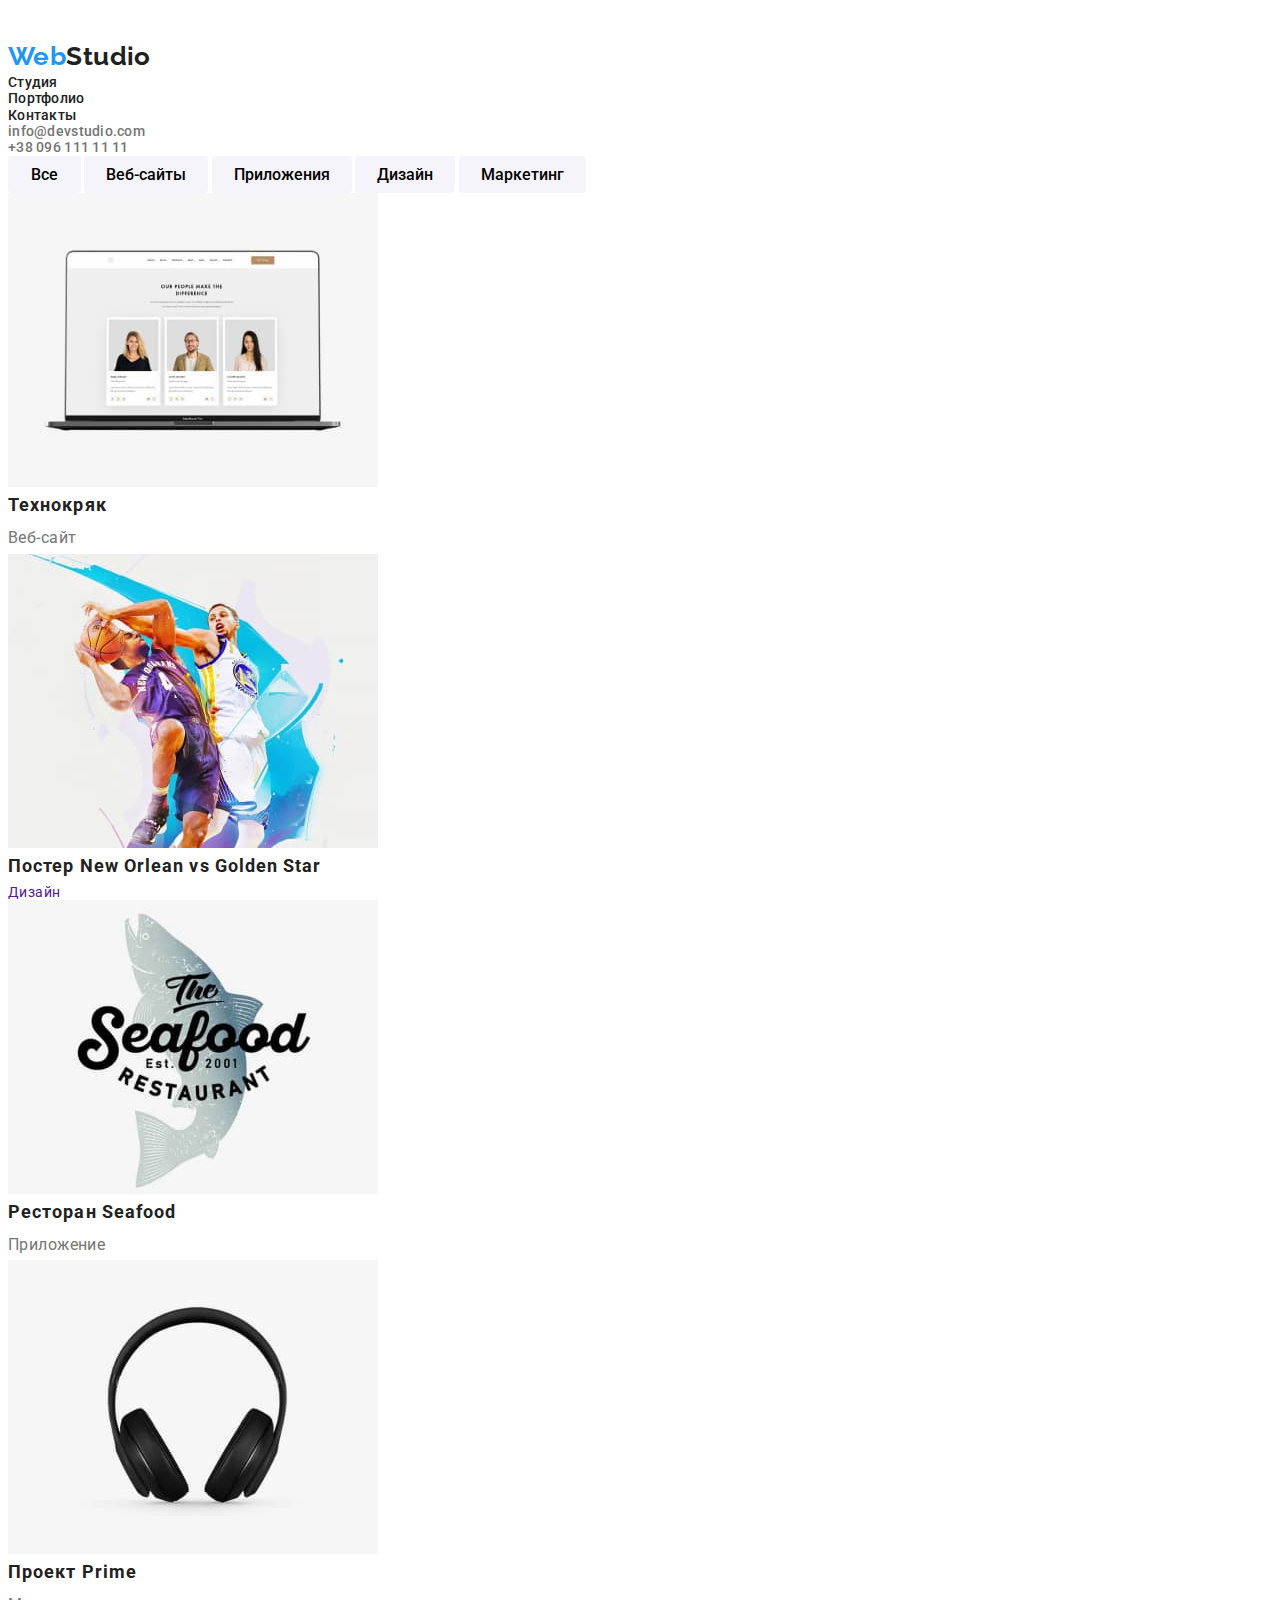
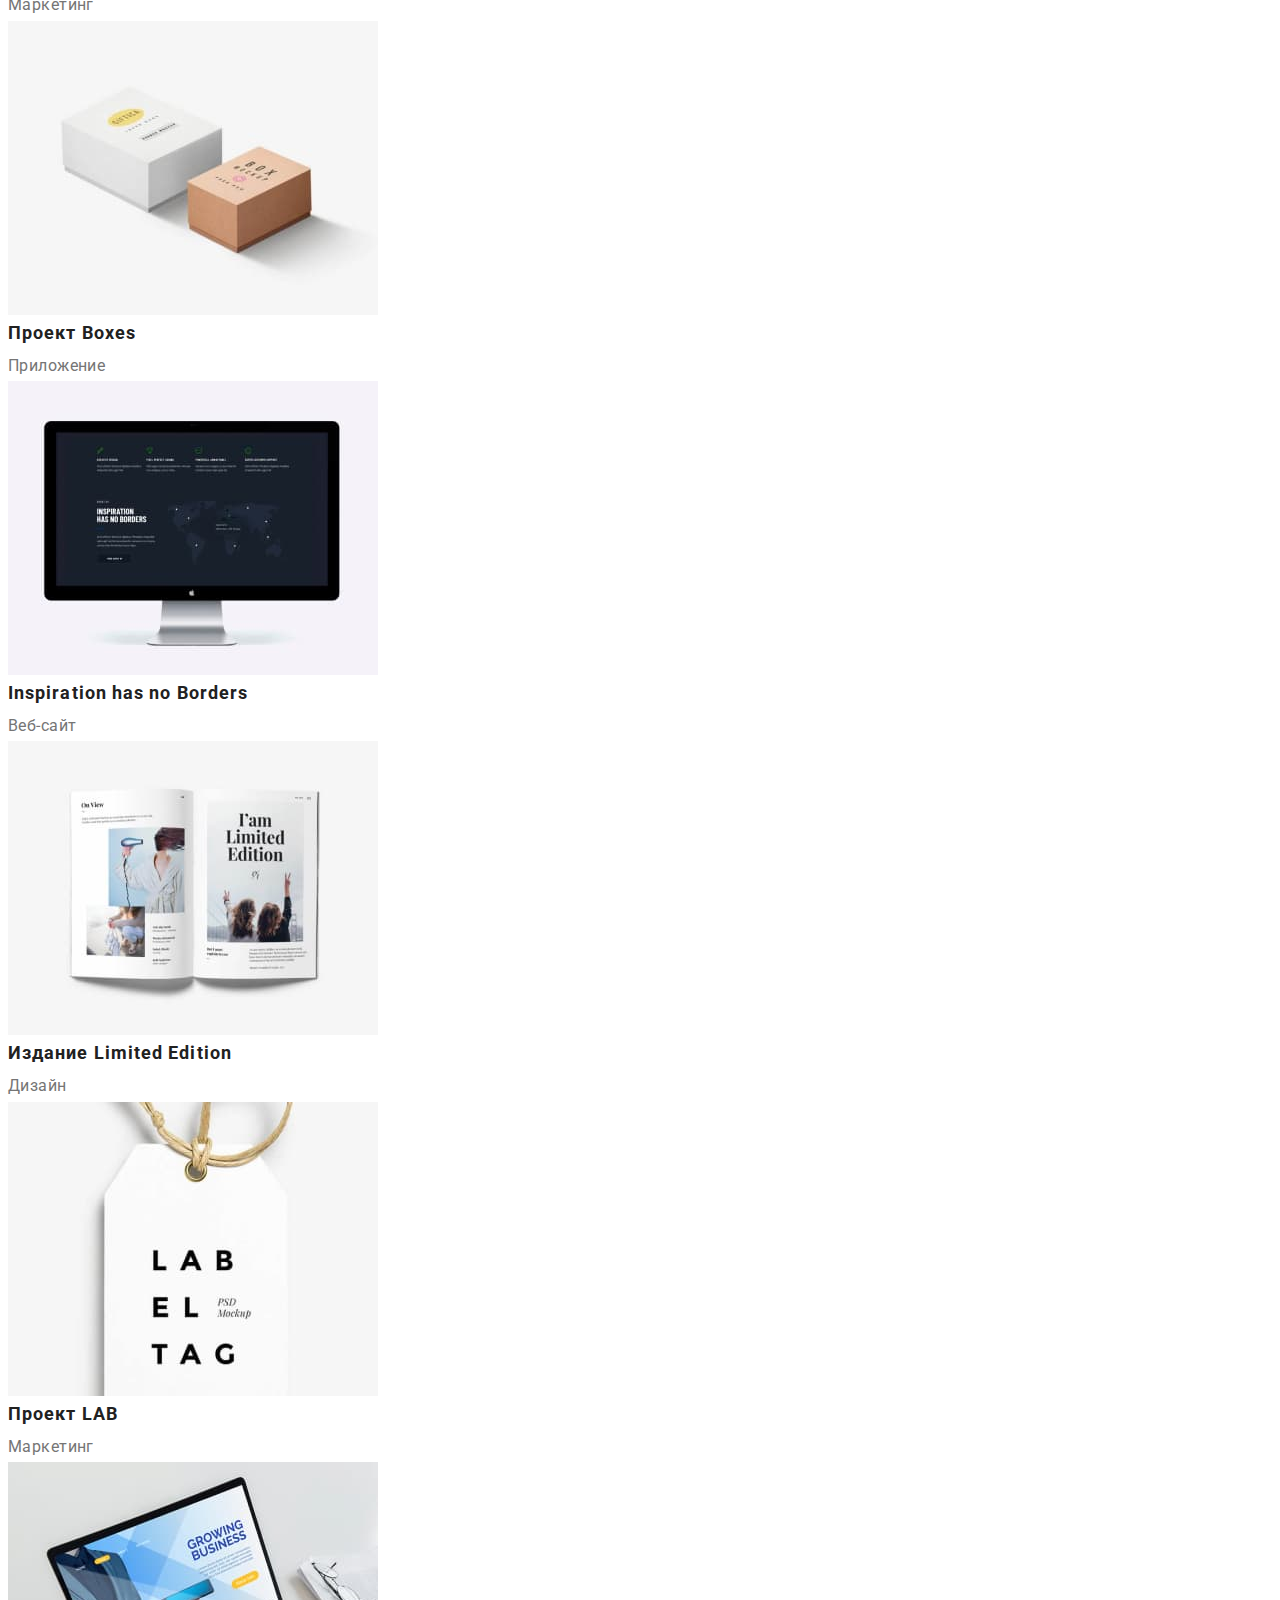
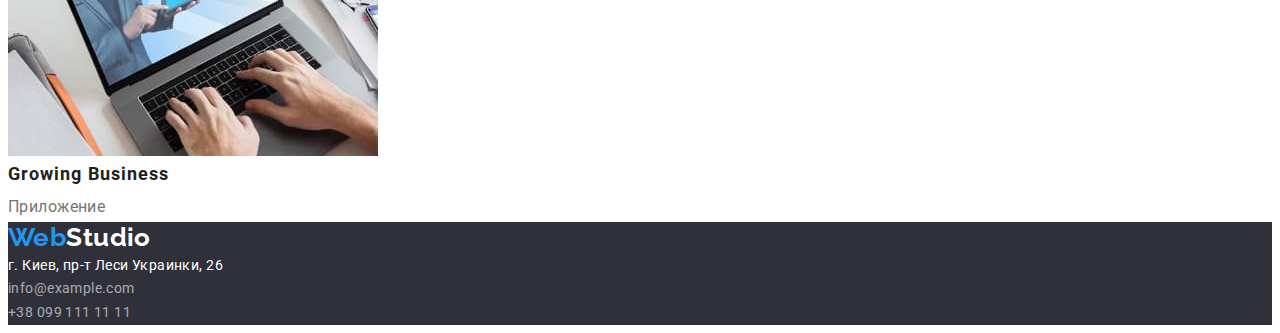
==== portfolio.html @ 8e6f3e34 "Basic comit" ====
<!DOCTYPE html>
<html lang="ru">
  <head>
    <link rel="preconnect" href="https://fonts.gstatic.com" />
    <link
      href="https://fonts.googleapis.com/css2?family=Raleway:wght@700&family=Roboto:wght@400;500;700;900&display=swap"
      rel="stylesheet"
    />
    <meta charset="UTF-8" />
    <meta http-equiv="X-UA-Compatible" content="IE=edge" />
    <meta name="viewport" content="width=device-width, initial-scale=1.0" />
    <link
      rel="stylesheet"
      href="https://cdnjs.cloudflare.com/ajax/libs/modern-normalize/1.0.0/modern-normalize.min.css"
      integrity="sha512-ISS7cAi1PEhQ8jnbJpJZMd29NlhNj4AWYyLOSp2CE/CsHxTCu+r+t0D2yoJudVrd0/8fTVPUVDzY5Tvli75u/g=="
      crossorigin="anonymous"
    />
    <link rel="stylesheet" href="./css/styles.css" />
    <title>Студия</title>
    <style>
      .body {
        font-family: roboto, sans-serif;
        color: var(--txt-black);
        font-size: 14px;
        letter-spacing: 0.03em;
      }
    </style>
  </head>
  <body class="body">
    <header>
      <div class="header-section">
        <nav>
          <a href="./index.html" class="logo"><span class="half-logo">Web</span>Studio</a>
          <ul>
            <li><a href="./index.html" class="link">Студия</a></li>
            <li><a href="./portfolio.html" class="link">Портфолио</a></li>
            <li><a href="" class="link">Контакты</a></li>
          </ul>
        </nav>
        <ul>
          <li><a href="mailto:info@devstudio.com" class="header-link">info@devstudio.com</a></li>
          <li><a href="tel:+380961111111" class="header-link">+38 096 111 11 11</a></li>
        </ul>
      </div>
    </header>
    <main class="main">
      <section>
        <h2 class="hidden">Меню навигации</h2>
        <button type="button" class="btn btn-sizing-one">Все</button>
        <button type="button" class="btn btn-sizing-two">Веб-сайты</button>
        <button type="button" class="btn btn-sizing-three">Приложения</button>
        <button type="button" class="btn btn-sizing-four">Дизайн</button>
        <button type="button" class="btn btn-sizing-two">Маркетинг</button>
      </section>
      <section>
        <h1 hidden>Галерея</h1>
        <ul>
          <li>
            <a href="" class="portfolio-photo-link">
              <img src="./images/page2-img1-squoshed.jpg" alt="ноутбук" width="370" />
              <h2 class="portfolio-pic-names">Технокряк</h2>
              <p class="portfolio-descript">Веб-сайт</p>
            </a>
          </li>
          <li>
            <a href="" class="portfolio-photo-link">
              <img src="./images/page2-img2-squoshed.jpg" alt="игра в баскетбол" width="370" />
              <h2 class="portfolio-pic-names">
                Постер <span lang="en">New Orlean vs Golden Star</span>
              </h2>
              <p>Дизайн</p>
            </a>
          </li>
          <li>
            <a href="" class="portfolio-photo-link">
              <img src="./images/page2-img3-squoshed.jpg" alt="ресторан" width="370" />
              <h2 class="portfolio-pic-names">Ресторан <span lang="en">Seafood</span></h2>
              <p class="portfolio-descript">Приложение</p>
            </a>
          </li>
          <li>
            <a href="" class="portfolio-photo-link">
              <img src="./images/page2-img4-squoshed.jpg" alt="наушники" width="370" />
              <h2 class="portfolio-pic-names">Проект <span lang="en">Prime</span></h2>
              <p class="portfolio-descript">Маркетинг</p>
            </a>
          </li>
          <li>
            <a href="" class="portfolio-photo-link">
              <img src="./images/page2-img5-squoshed.jpg" alt="коробки" width="370" />
              <h2 class="portfolio-pic-names">Проект <span lang="en">Boxes</span></h2>
              <p class="portfolio-descript">Приложение</p>
            </a>
          </li>
          <li>
            <a href="" class="portfolio-photo-link">
              <img src="./images/page2-img6-squoshed.jpg" alt="аймак" width="370" />
              <h2 class="portfolio-pic-names" lang="en">Inspiration has no Borders</h2>
              <p class="portfolio-descript">Веб-сайт</p>
            </a>
          </li>
          <li>
            <a href="" class="portfolio-photo-link">
              <img src="./images/page2-img7-squoshed.jpg" alt="книга" width="370" />
              <h2 class="portfolio-pic-names">Издание <span lang="en">Limited Edition</span></h2>
              <p class="portfolio-descript">Дизайн</p>
            </a>
          </li>
          <li>
            <a href="" class="portfolio-photo-link">
              <img src="./images/page2-img8-squoshed.jpg" alt="жетон" width="370" />
              <h2 class="portfolio-pic-names">Проект <span lang="en">LAB</span></h2>
              <p class="portfolio-descript">Маркетинг</p>
            </a>
          </li>
          <li>
            <a href="" class="portfolio-photo-link">
              <img
                src="./images/page2-img9-squoshed.jpg"
                alt="набор текста на ноутбуке"
                width="370"
              />
              <h2 class="portfolio-pic-names" lang="en">Growing Business</h2>
              <p class="portfolio-descript">Приложение</p>
            </a>
          </li>
        </ul>
      </section>
    </main>
    <footer class="footer-section">
      <a href="./index.html" class="logo-footer"><span class="half-logo">Web</span>Studio</a>
      <!--<a href="./index.html" class=".logo"><span class="half-logo">Web</span>Studio</a>-->
      <address>
        <a
          href="https://goo.gl/maps/p7U2PuKPmxzugdVK6"
          class="footer-adress-link"
          target="_blank"
          rel="noopener norrefer"
          >г. Киев, пр-т Леси Украинки, 26</a
        ><br />
        <a href="mailto:info@example.com" class="footer-link">info@example.com</a><br />
        <a href="tel:+380991111111" class="footer-link">+38 099 111 11 11</a>
      </address>
    </footer>
  </body>
</html>
---- css/styles.css ----
:root {
  --background-dark: #2f303a;
  --bacground-light: #e5e5e5;
  --backgound-grey: #f5f4fa;
  --background-header-n-photo: #ffffff;
  --txt-header-mail-n-phone-n-phototxt: #757575;
  --txt-blue: #2196f3;
  --txt-black: #212121;
  --txt-grey: rgba(255, 255, 255, 0.6);
  --borderline: #ececec;
}
/*===== basic reset =====*/
*,
*::before,
*::after {
  box-sizing: border-box;
}

h1,
h2,
h3,
h4,
h5,
h6,
p {
  margin-top: 0;
  margin-bottom: 0;
}

ul,
ol {
  margin-top: 0;
  margin-bottom: 0;
  padding-left: 0;
}

img {
  display: block;
}

/* =====links-n-buttons-n-containers===== */
.link,
.header-link,
.footer-link,
.footer-adress-link,
.portfolio-photo-link {
  text-decoration: none;
}

.link:hover,
.link:focus,
.header-link:hover,
.header-link:focus,
.footer-link:hover,
.footer-link:focus,
.footer-adress-link:hover,
.footer-adress-link:focus {
  color: var(--txt-blue);
}

.link {
  font-weight: 500;
  line-height: 1.1;
  letter-spacing: 0.02em;
  color: var(--txt-black);
}

.header-link {
  font-weight: 500;
  line-height: 1.1;
  letter-spacing: 0.02em;
  color: var(--txt-header-mail-n-phone-n-phototxt);
}

.footer-link {
  font-style: normal;
  line-height: 1.7;
  color: var(--txt-grey);
}

.footer-adress-link {
  font-style: normal;
  line-height: 1.7;
  color: var(--background-header-n-photo);
}

.btn {
  padding: 6px 22px 6px 22px; /*padding не работает*/
  min-width: 73px;
  font-family: inherit;
  font-weight: 500;
  font-size: 16px;
  line-height: 1.6;
  border: none;
  background: var(--backgound-grey);
  cursor: pointer;
  border-radius: 4px;
}

.btn:hover,
.btn:focus,
.btn-blue {
  color: var(--background-header-n-photo);
  background: var(--txt-blue);
  cursor: pointer;
  box-shadow: 0px 3px 1px rgba(0, 0, 0, 0.1), 0px 1px 2px rgba(0, 0, 0, 0.08),
    0px 2px 2px rgba(0, 0, 0, 0.12);
}

.btn-blue {
  width: 200px;
  height: 50px;
  border: none;
  font-weight: bold;
  font-size: 16px;
  line-height: 1.9;
  box-shadow: 0px 4px 4px rgba(0, 0, 0, 0.15);
  border-radius: 4px;
}

/* ===== global page container ===== */
.global-container {
  width: 1600px;
}

/* ===== content container ===== */
.content-container {
  width: 1200px;
  margin-left: auto;
  margin-right: auto;
  padding: 0 15px 0 15px;
}

/*===== main  section container =====*/
.section {
  padding: 94px 0;
}

/* ===== hidden-n-special-logo =====*/
.hidden {
  display: none;
}

.logo {
  font-family: Raleway;
  font-weight: bold;
  font-size: 26px;
  line-height: 1.3;
  text-decoration: none;
  color: var(--txt-black);
}

.half-logo {
  color: var(--txt-blue);
}

/* ===== header ===== */
.header-section {
  background: var(--background-header-n-photo);
  margin-top: 40px;
}

/* ===== body section ===== */
li {
  list-style-type: none;
}

.main {
  background: var(--background-light);
}

.hero-section {
  color: var(--background-header-n-photo);
  background: var(--background-dark);
  text-align: center;
}

.hero-title {
  font-weight: 900;
  font-size: 44px;
  letter-spacing: 0.06em;
  line-height: 1.4;
  text-transform: uppercase;
}

.central-section h3 {
  color: var(--txt-black);
  font-weight: bold;
  font-size: 14px;
  line-height: 1.1;
  text-transform: uppercase;
}

.central-section p {
  color: var(--txt-header-mail-n-phone-n-phototxt);
  line-height: 1.7;
}

.team-section {
  background: var(--backgound-grey);
}

.title2 {
  font-weight: bold;
  font-size: 36px;
  line-height: 1.2;
  text-align: center;
}

.team-names {
  color: var(--txt-black);
  font-weight: 500;
  font-size: 16px;
  line-height: 1.2;
}

.team-proffesion {
  color: var(--txt-header-mail-n-phone-n-phototxt);
}

/* =====  portfolio page main ===== */
.portfolio-pic-names {
  color: var(--txt-black);
  font-weight: bold;
  font-size: 18px;
  line-height: 2;
  letter-spacing: 0.06em;
}

.portfolio-descript {
  color: var(--txt-header-mail-n-phone-n-phototxt);
  font-size: 16px;
  line-height: 1.9;
}

/*===== footer section =====*/
.footer-section {
  background: var(--background-dark);
}

.logo-footer {
  font-family: Raleway;
  font-style: normal;
  font-weight: bold;
  font-size: 26px;
  line-height: 1.2;

  text-decoration: none;
  color: var(--background-header-n-photo);
}
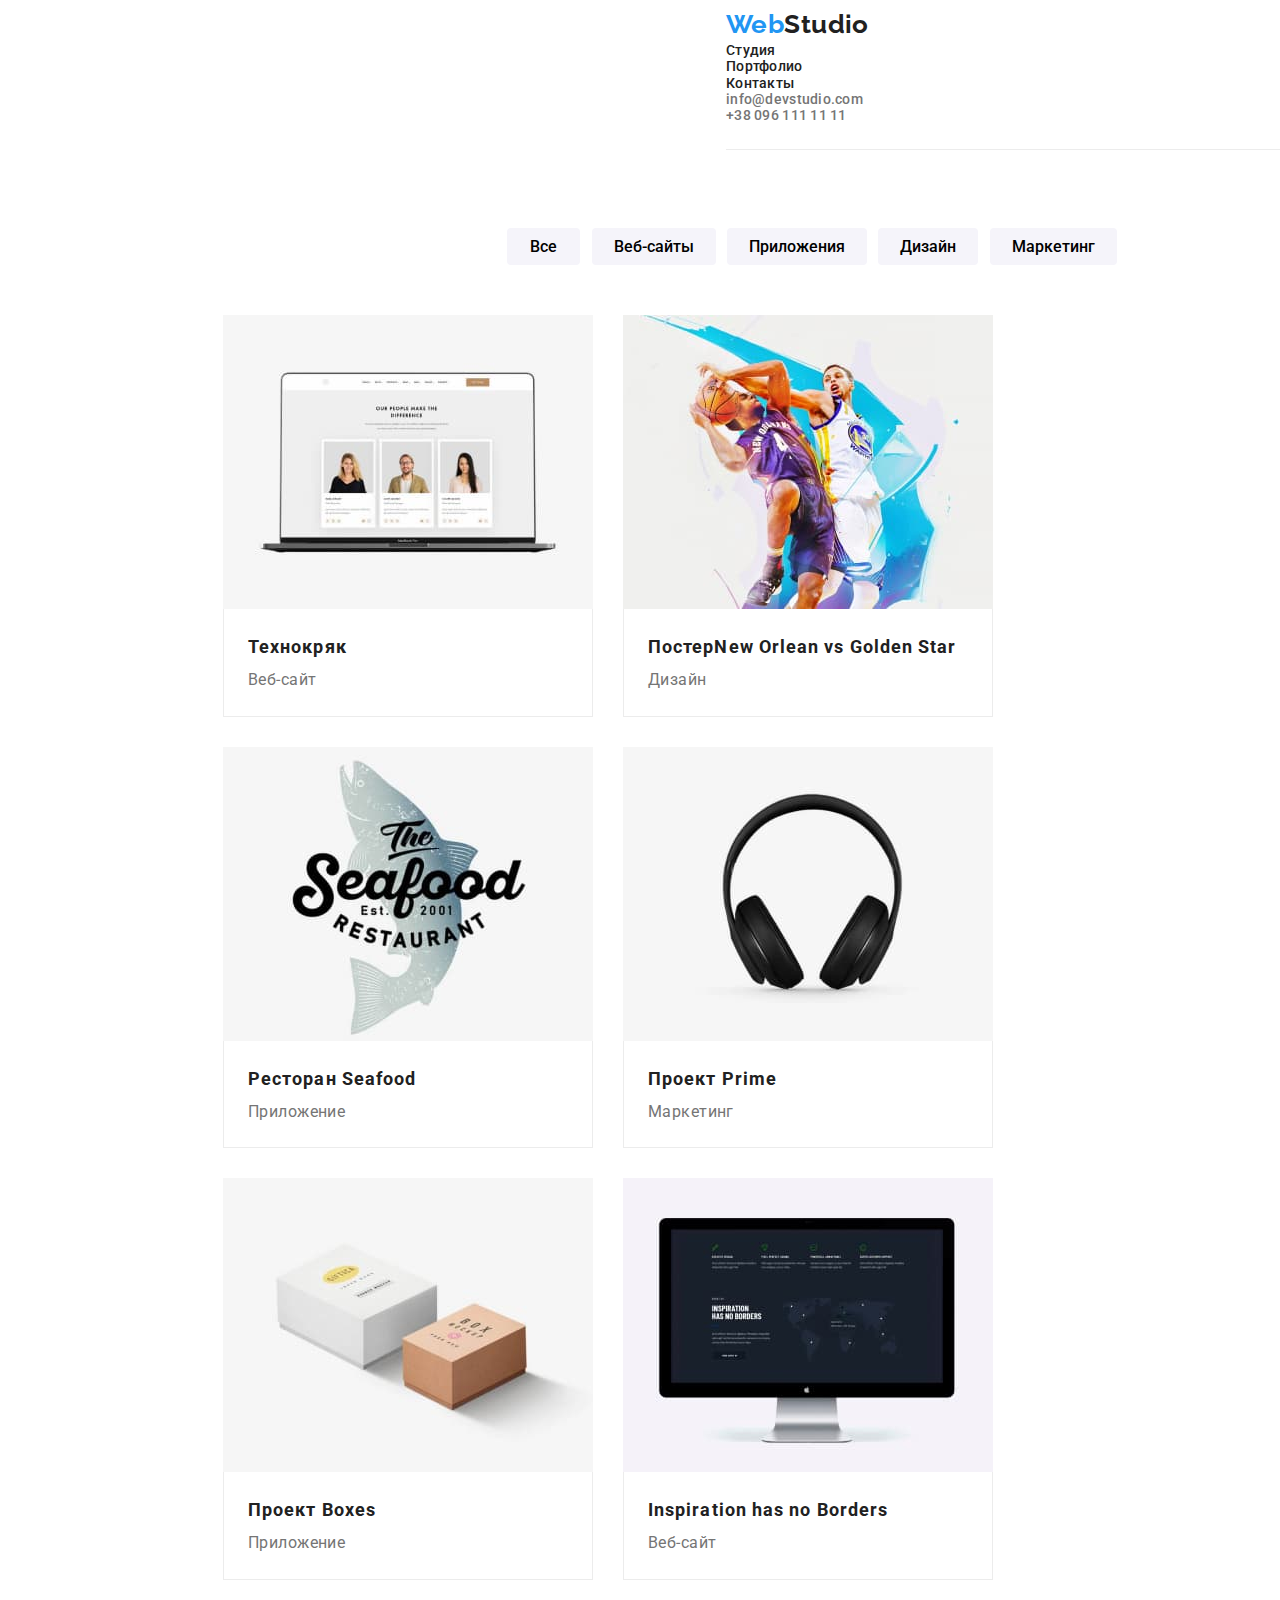
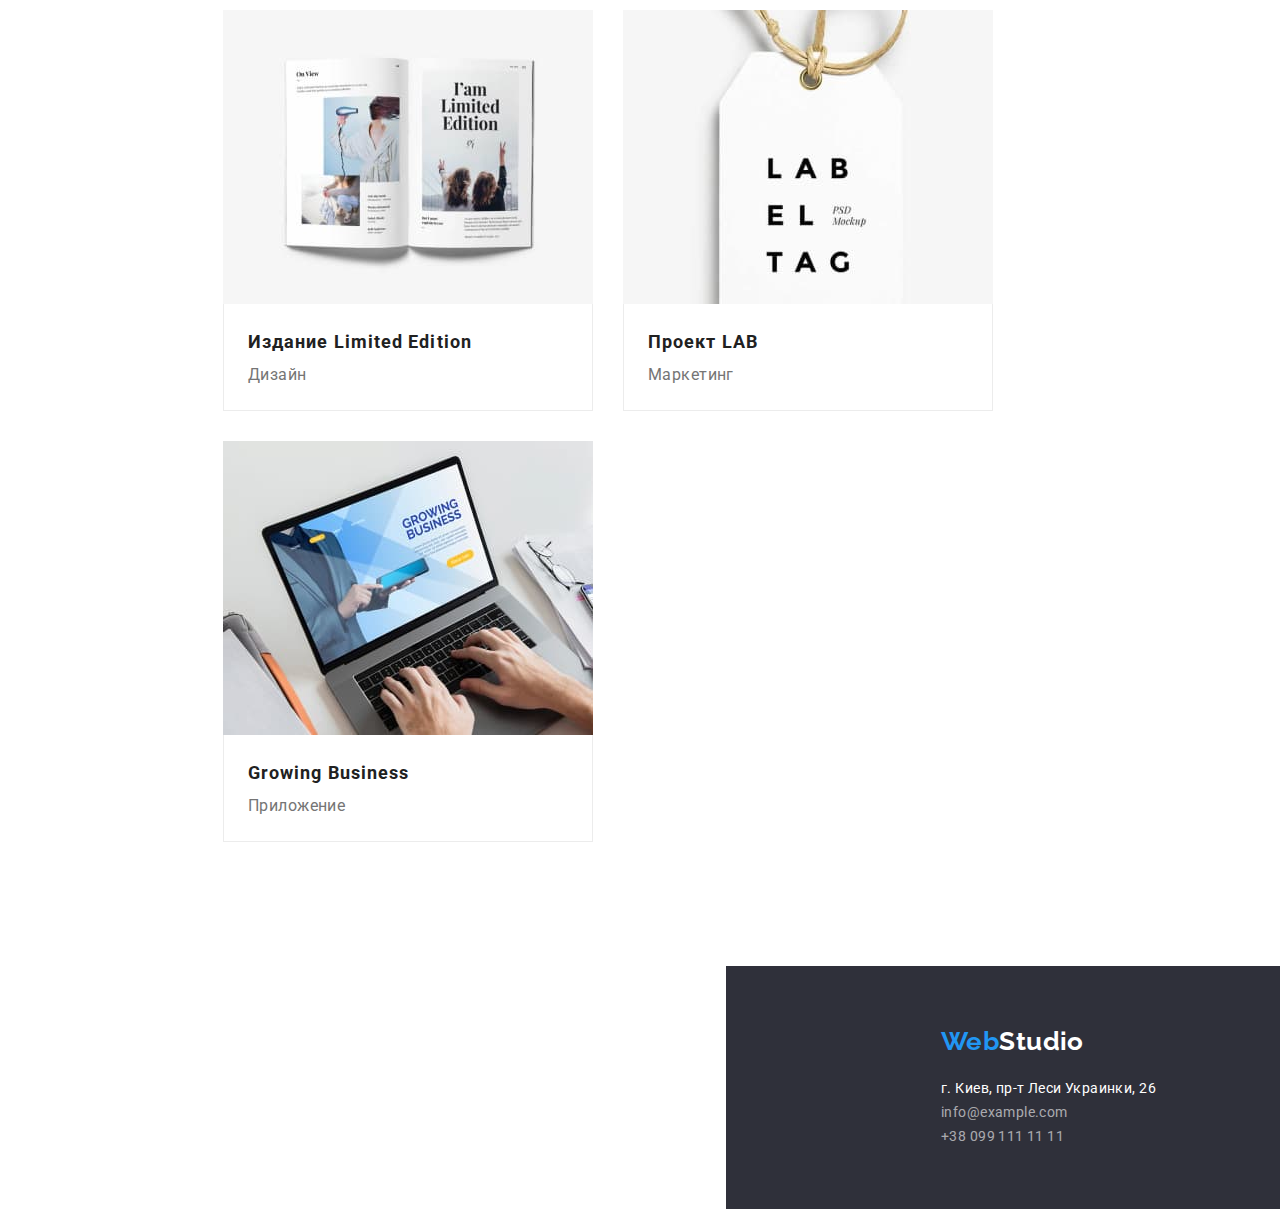
==== commit 4b871ad1: "Эксперимент" ====
--- a/portfolio.html
+++ b/portfolio.html
@@ -27,120 +27,145 @@
     </style>
   </head>
   <body class="body">
-    <header>
-      <div class="header-section">
-        <nav>
-          <a href="./index.html" class="logo"><span class="half-logo">Web</span>Studio</a>
+    <div class="global-container">
+      <header>
+        <section class="header-section">
+          <nav>
+            <a href="./index.html" class="logo"><span class="half-logo">Web</span>Studio</a>
+            <ul>
+              <li><a href="./index.html" class="link">Студия</a></li>
+              <li><a href="./portfolio.html" class="link">Портфолио</a></li>
+              <li><a href="" class="link">Контакты</a></li>
+            </ul>
+          </nav>
           <ul>
-            <li><a href="./index.html" class="link">Студия</a></li>
-            <li><a href="./portfolio.html" class="link">Портфолио</a></li>
-            <li><a href="" class="link">Контакты</a></li>
+            <li>
+              <a href="mailto:info@devstudio.com" class="header-link">info@devstudio.com</a>
+            </li>
+            <li><a href="tel:+380961111111" class="header-link">+38 096 111 11 11</a></li>
           </ul>
-        </nav>
-        <ul>
-          <li><a href="mailto:info@devstudio.com" class="header-link">info@devstudio.com</a></li>
-          <li><a href="tel:+380961111111" class="header-link">+38 096 111 11 11</a></li>
-        </ul>
-      </div>
-    </header>
-    <main class="main">
-      <section>
-        <h2 class="hidden">Меню навигации</h2>
-        <button type="button" class="btn btn-sizing-one">Все</button>
-        <button type="button" class="btn btn-sizing-two">Веб-сайты</button>
-        <button type="button" class="btn btn-sizing-three">Приложения</button>
-        <button type="button" class="btn btn-sizing-four">Дизайн</button>
-        <button type="button" class="btn btn-sizing-two">Маркетинг</button>
-      </section>
-      <section>
-        <h1 hidden>Галерея</h1>
-        <ul>
-          <li>
-            <a href="" class="portfolio-photo-link">
-              <img src="./images/page2-img1-squoshed.jpg" alt="ноутбук" width="370" />
-              <h2 class="portfolio-pic-names">Технокряк</h2>
-              <p class="portfolio-descript">Веб-сайт</p>
-            </a>
-          </li>
-          <li>
-            <a href="" class="portfolio-photo-link">
-              <img src="./images/page2-img2-squoshed.jpg" alt="игра в баскетбол" width="370" />
-              <h2 class="portfolio-pic-names">
-                Постер <span lang="en">New Orlean vs Golden Star</span>
-              </h2>
-              <p>Дизайн</p>
-            </a>
-          </li>
-          <li>
-            <a href="" class="portfolio-photo-link">
-              <img src="./images/page2-img3-squoshed.jpg" alt="ресторан" width="370" />
-              <h2 class="portfolio-pic-names">Ресторан <span lang="en">Seafood</span></h2>
-              <p class="portfolio-descript">Приложение</p>
-            </a>
-          </li>
-          <li>
-            <a href="" class="portfolio-photo-link">
-              <img src="./images/page2-img4-squoshed.jpg" alt="наушники" width="370" />
-              <h2 class="portfolio-pic-names">Проект <span lang="en">Prime</span></h2>
-              <p class="portfolio-descript">Маркетинг</p>
-            </a>
-          </li>
-          <li>
-            <a href="" class="portfolio-photo-link">
-              <img src="./images/page2-img5-squoshed.jpg" alt="коробки" width="370" />
-              <h2 class="portfolio-pic-names">Проект <span lang="en">Boxes</span></h2>
-              <p class="portfolio-descript">Приложение</p>
-            </a>
-          </li>
-          <li>
-            <a href="" class="portfolio-photo-link">
-              <img src="./images/page2-img6-squoshed.jpg" alt="аймак" width="370" />
-              <h2 class="portfolio-pic-names" lang="en">Inspiration has no Borders</h2>
-              <p class="portfolio-descript">Веб-сайт</p>
-            </a>
-          </li>
-          <li>
-            <a href="" class="portfolio-photo-link">
-              <img src="./images/page2-img7-squoshed.jpg" alt="книга" width="370" />
-              <h2 class="portfolio-pic-names">Издание <span lang="en">Limited Edition</span></h2>
-              <p class="portfolio-descript">Дизайн</p>
-            </a>
-          </li>
-          <li>
-            <a href="" class="portfolio-photo-link">
-              <img src="./images/page2-img8-squoshed.jpg" alt="жетон" width="370" />
-              <h2 class="portfolio-pic-names">Проект <span lang="en">LAB</span></h2>
-              <p class="portfolio-descript">Маркетинг</p>
-            </a>
-          </li>
-          <li>
-            <a href="" class="portfolio-photo-link">
-              <img
-                src="./images/page2-img9-squoshed.jpg"
-                alt="набор текста на ноутбуке"
-                width="370"
-              />
-              <h2 class="portfolio-pic-names" lang="en">Growing Business</h2>
-              <p class="portfolio-descript">Приложение</p>
-            </a>
-          </li>
-        </ul>
-      </section>
-    </main>
-    <footer class="footer-section">
-      <a href="./index.html" class="logo-footer"><span class="half-logo">Web</span>Studio</a>
-      <!--<a href="./index.html" class=".logo"><span class="half-logo">Web</span>Studio</a>-->
-      <address>
-        <a
-          href="https://goo.gl/maps/p7U2PuKPmxzugdVK6"
-          class="footer-adress-link"
-          target="_blank"
-          rel="noopener norrefer"
-          >г. Киев, пр-т Леси Украинки, 26</a
-        ><br />
-        <a href="mailto:info@example.com" class="footer-link">info@example.com</a><br />
-        <a href="tel:+380991111111" class="footer-link">+38 099 111 11 11</a>
-      </address>
-    </footer>
+        </section>
+      </header>
+      <main class="main content-container">
+        <section>
+          <div class="portfolio-btn-section">
+            <h2 class="hidden">Меню навигации</h2>
+            <button type="button" class="btn">Все</button>
+            <button type="button" class="btn">Веб-сайты</button>
+            <button type="button" class="btn">Приложения</button>
+            <button type="button" class="btn">Дизайн</button>
+            <button type="button" class="btn">Маркетинг</button>
+          </div>
+        </section>
+        <section>
+          <h1 hidden>Галерея</h1>
+          <ul class="portfolio-gallery">
+            <li class="portfolio-pics">
+              <a href="" class="portfolio-photo-link">
+                <img src="./images/page2-img1-squoshed.jpg" alt="ноутбук" width="370" />
+                <div class="portfolio-pic-names-descr">
+                  <h2 class="portfolio-pic-names">Технокряк</h2>
+                  <p class="portfolio-descript">Веб-сайт</p>
+                </div>
+              </a>
+            </li>
+            <li class="portfolio-pics">
+              <a href="" class="portfolio-photo-link">
+                <img src="./images/page2-img2-squoshed.jpg" alt="игра в баскетбол" width="370" />
+                <div class="portfolio-pic-names-descr">
+                  <h2 class="portfolio-pic-names">
+                    Постер<span lang="en">New Orlean vs Golden Star</span>
+                  </h2>
+                  <p class="portfolio-descript">Дизайн</p>
+                </div>
+              </a>
+            </li>
+            <li class="portfolio-pics">
+              <a href="" class="portfolio-photo-link">
+                <img src="./images/page2-img3-squoshed.jpg" alt="ресторан" width="370" />
+                <div class="portfolio-pic-names-descr">
+                  <h2 class="portfolio-pic-names">Ресторан <span lang="en">Seafood</span></h2>
+                  <p class="portfolio-descript">Приложение</p>
+                </div>
+              </a>
+            </li>
+            <li class="portfolio-pics">
+              <a href="" class="portfolio-photo-link">
+                <img src="./images/page2-img4-squoshed.jpg" alt="наушники" width="370" />
+                <div class="portfolio-pic-names-descr">
+                  <h2 class="portfolio-pic-names">Проект <span lang="en">Prime</span></h2>
+                  <p class="portfolio-descript">Маркетинг</p>
+                </div></a
+              >
+            </li>
+            <li class="portfolio-pics">
+              <a href="" class="portfolio-photo-link">
+                <img src="./images/page2-img5-squoshed.jpg" alt="коробки" width="370" />
+                <div class="portfolio-pic-names-descr">
+                  <h2 class="portfolio-pic-names">Проект <span lang="en">Boxes</span></h2>
+                  <p class="portfolio-descript">Приложение</p>
+                </div>
+              </a>
+            </li>
+            <li class="portfolio-pics">
+              <a href="" class="portfolio-photo-link">
+                <img src="./images/page2-img6-squoshed.jpg" alt="аймак" width="370" />
+                <div class="portfolio-pic-names-descr">
+                  <h2 class="portfolio-pic-names" lang="en">Inspiration has no Borders</h2>
+                  <p class="portfolio-descript">Веб-сайт</p>
+                </div></a
+              >
+            </li>
+            <li class="portfolio-pics">
+              <a href="" class="portfolio-photo-link">
+                <img src="./images/page2-img7-squoshed.jpg" alt="книга" width="370" />
+                <div class="portfolio-pic-names-descr">
+                  <h2 class="portfolio-pic-names">
+                    Издание <span lang="en">Limited Edition</span>
+                  </h2>
+                  <p class="portfolio-descript">Дизайн</p>
+                </div>
+              </a>
+            </li>
+            <li class="portfolio-pics">
+              <a href="" class="portfolio-photo-link">
+                <img src="./images/page2-img8-squoshed.jpg" alt="жетон" width="370" />
+                <div class="portfolio-pic-names-descr">
+                  <h2 class="portfolio-pic-names">Проект <span lang="en">LAB</span></h2>
+                  <p class="portfolio-descript">Маркетинг</p>
+                </div>
+              </a>
+            </li>
+            <li class="portfolio-pics">
+              <a href="" class="portfolio-photo-link">
+                <img
+                  src="./images/page2-img9-squoshed.jpg"
+                  alt="набор текста на ноутбуке"
+                  width="370"
+                />
+                <div class="portfolio-pic-names-descr">
+                  <h2 class="portfolio-pic-names" lang="en">Growing Business</h2>
+                  <p class="portfolio-descript">Приложение</p>
+                </div></a
+              >
+            </li>
+          </ul>
+        </section>
+      </main>
+      <footer class="footer-section">
+        <a href="./index.html" class="logo-footer"><span class="half-logo">Web</span>Studio</a>
+        <address class="footer-adress-list">
+          <a
+            href="https://goo.gl/maps/p7U2PuKPmxzugdVK6"
+            class="footer-adress-link"
+            target="_blank"
+            rel="noopener norrefer"
+            >г. Киев, пр-т Леси Украинки, 26</a
+          ><br />
+          <a href="mailto:info@example.com" class="footer-link">info@example.com</a><br />
+          <a href="tel:+380991111111" class="footer-link">+38 099 111 11 11</a>
+        </address>
+      </footer>
+    </div>
   </body>
 </html>
--- a/css/styles.css
+++ b/css/styles.css
@@ -95,6 +95,11 @@
   background: var(--backgound-grey);
   cursor: pointer;
   border-radius: 4px;
+  margin-right: 8px;
+}
+
+.btn:last-child {
+  margin-right: -8px;
 }
 
 .btn:hover,
@@ -136,6 +141,11 @@
   padding: 94px 0;
 }
 
+.portfolio-btn-section {
+  text-align: center;
+  padding: 78px 0 50px 0;
+}
+
 /* ===== hidden-n-special-logo =====*/
 .hidden {
   display: none;
@@ -155,9 +165,16 @@
 }
 
 /* ===== header ===== */
+
 .header-section {
-  background: var(--background-header-n-photo);
-  margin-top: 40px;
+  width: 1600px;
+  margin-left: 718px;
+  padding-bottom: 25px;
+  border-bottom: 1px solid var(--borderline);
+}
+
+.header-nav-list {
+  display: flex;
 }
 
 /* ===== body section ===== */
@@ -173,6 +190,17 @@
   color: var(--background-header-n-photo);
   background: var(--background-dark);
   text-align: center;
+  display: inline-block;
+  height: 600px;
+  width: 1600px;
+  margin-left: 718px;
+}
+
+.hero-div {
+  width: 696px;
+  flex-wrap: wrap;
+  margin-left: 452px;
+  margin-top: 200px;
 }
 
 .hero-title {
@@ -181,6 +209,7 @@
   letter-spacing: 0.06em;
   line-height: 1.4;
   text-transform: uppercase;
+  margin-bottom: 30px;
 }
 
 .central-section h3 {
@@ -196,7 +225,27 @@
   line-height: 1.7;
 }
 
+.central-info-list {
+  display: flex;
+}
+
+.central-info-list-heading {
+  margin-bottom: 10px;
+}
+
+.central-info-list-item {
+  width: 270px;
+  flex-wrap: wrap;
+  margin-right: 30px;
+}
+
+.central-info-list-item:last-child {
+  margin-right: 0;
+}
+
 .team-section {
+  width: 1600px;
+  margin-left: 718px;
   background: var(--backgound-grey);
 }
 
@@ -205,8 +254,26 @@
   font-size: 36px;
   line-height: 1.2;
   text-align: center;
-}
-
+  margin-bottom: 50px;
+}
+
+.first-page-photos {
+  display: flex;
+  justify-content: space-between;
+}
+
+.team-list {
+  display: flex;
+  justify-content: center;
+}
+
+.team-list-pic {
+  margin-right: 30px;
+}
+
+.team-list-pic:last-child {
+  margin-right: 0px;
+}
 .team-names {
   color: var(--txt-black);
   font-weight: 500;
@@ -219,6 +286,26 @@
 }
 
 /* =====  portfolio page main ===== */
+.portfolio-gallery {
+  display: flex;
+  flex-wrap: wrap;
+  padding-bottom: 94px;
+}
+
+.portfolio-pics {
+  display: inline-block;
+  text-align: start;
+  margin-right: 30px;
+  margin-bottom: 30px;
+}
+
+.portfolio-pic-names-descr {
+  border-left: 1px solid var(--borderline);
+  border-right: 1px solid var(--borderline);
+  border-bottom: 1px solid var(--borderline);
+  padding: 20px 24px;
+}
+
 .portfolio-pic-names {
   color: var(--txt-black);
   font-weight: bold;
@@ -235,6 +322,10 @@
 
 /*===== footer section =====*/
 .footer-section {
+  width: 1600px;
+  margin-left: 718px;
+  padding-top: 60px;
+  padding-left: 215px;
   background: var(--background-dark);
 }
 
@@ -244,7 +335,11 @@
   font-weight: bold;
   font-size: 26px;
   line-height: 1.2;
-
   text-decoration: none;
   color: var(--background-header-n-photo);
 }
+
+.footer-adress-list {
+  margin-top: 20px;
+  padding-bottom: 60px;
+}
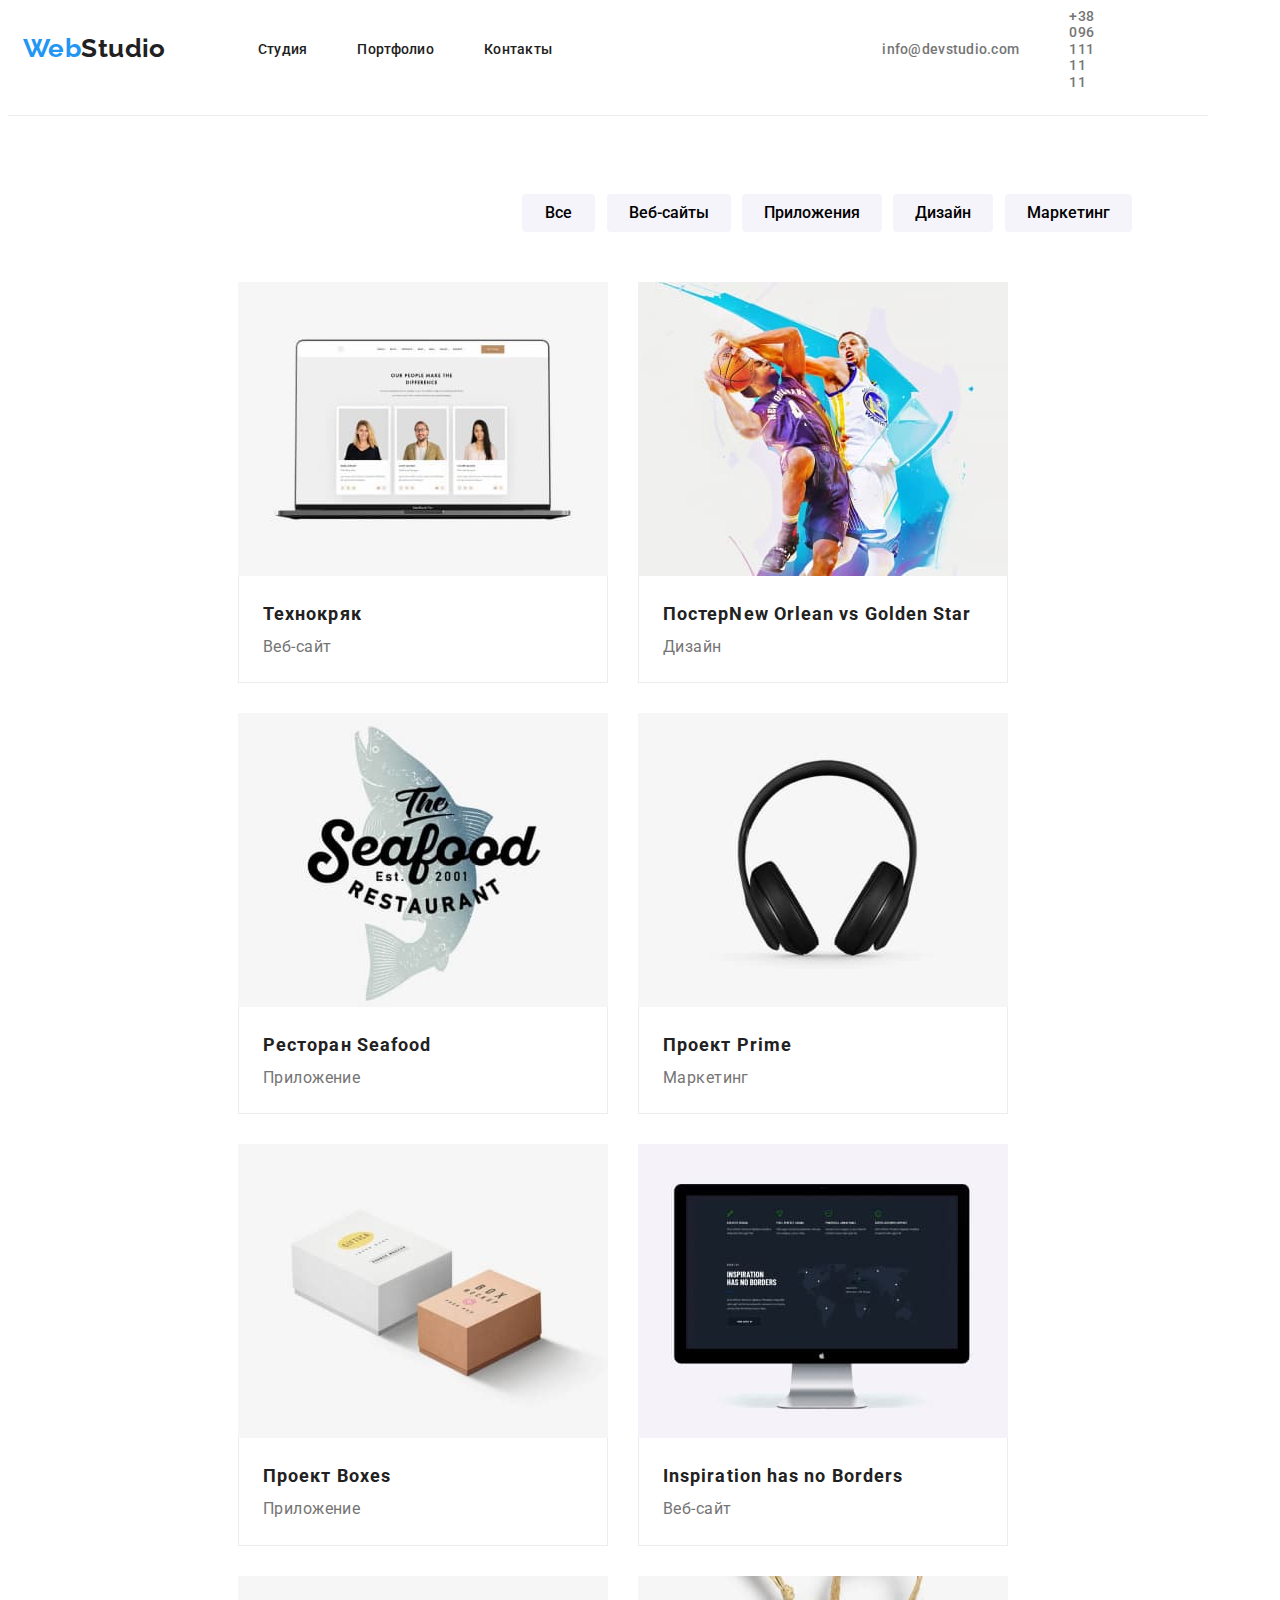
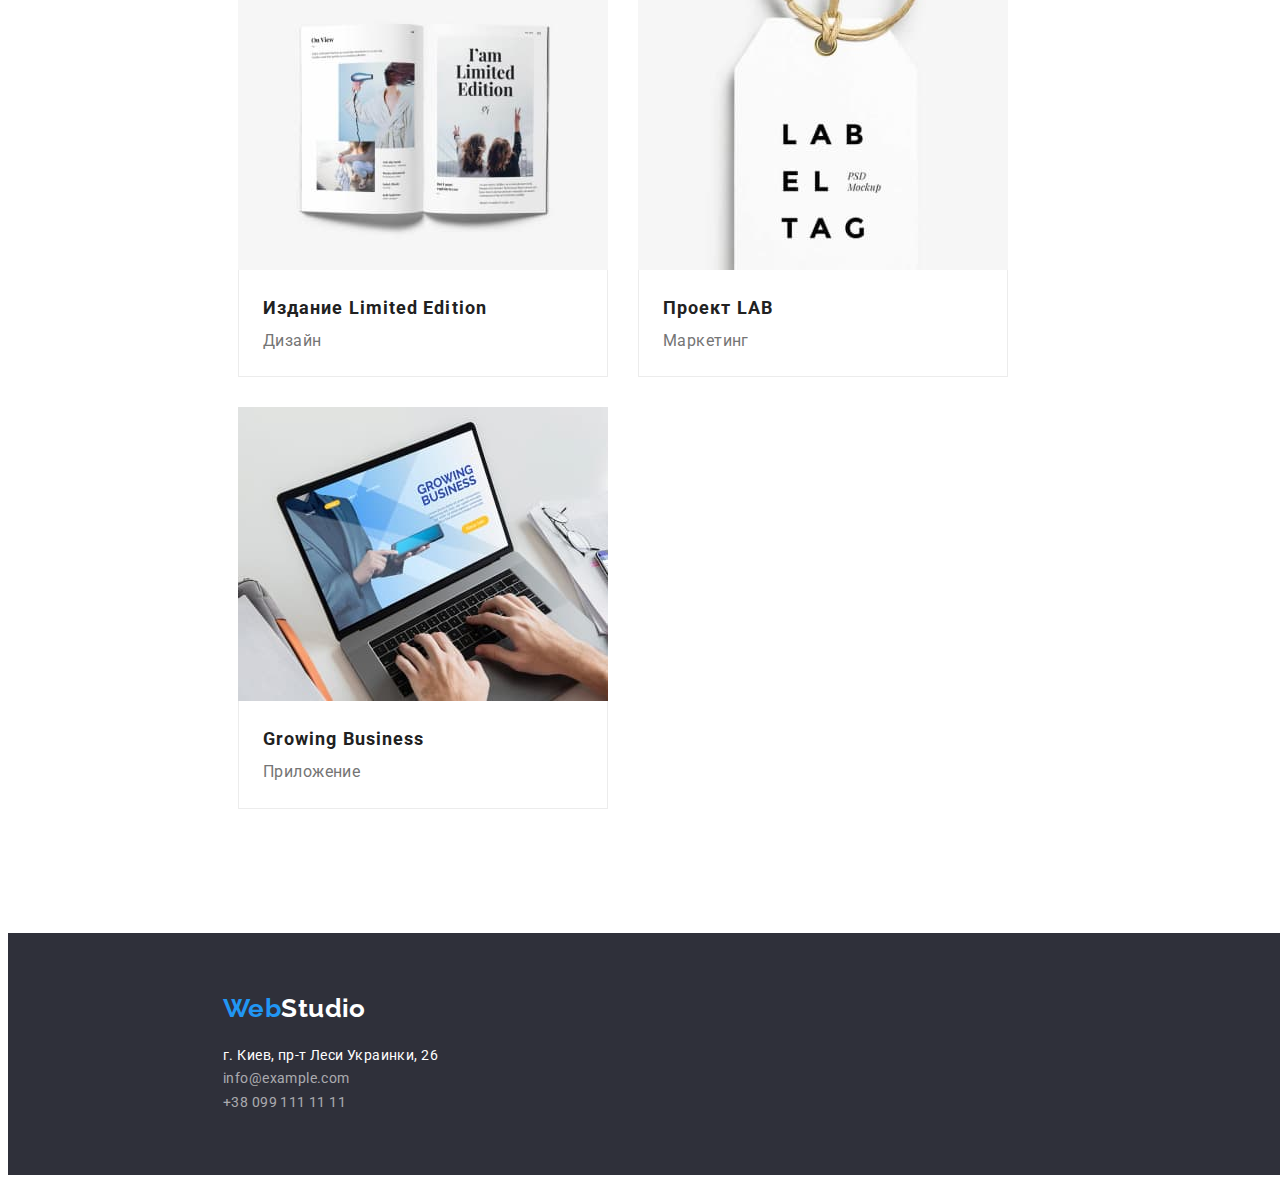
==== commit aabeb662: "Глобальные исправления" ====
--- a/portfolio.html
+++ b/portfolio.html
@@ -29,23 +29,27 @@
   <body class="body">
     <div class="global-container">
       <header>
-        <section class="header-section">
-          <nav>
+    <section class="header-section">
+        <nav class="header-logo-nav">
             <a href="./index.html" class="logo"><span class="half-logo">Web</span>Studio</a>
-            <ul>
-              <li><a href="./index.html" class="link">Студия</a></li>
-              <li><a href="./portfolio.html" class="link">Портфолио</a></li>
-              <li><a href="" class="link">Контакты</a></li>
-            </ul>
-          </nav>
-          <ul>
-            <li>
-              <a href="mailto:info@devstudio.com" class="header-link">info@devstudio.com</a>
-            </li>
-            <li><a href="tel:+380961111111" class="header-link">+38 096 111 11 11</a></li>
+            <div class="header-non-logo-div">
+                <ul class="header-nav-list">
+                    <li class="nav-list-item"><a href="./index.html" class="link">Студия</a></li>
+                    <li class="nav-list-item"><a href="./portfolio.html" class="link">Портфолио</a></li>
+                    <li class="nav-list-item"><a href="" class="link">Контакты</a></li>
+                </ul>
+        </nav>
+            <ul class="header-nav-list">
+                <li class="nav-list-item">
+                    <a href="mailto:info@devstudio.com" class="header-link">info@devstudio.com</a>
+                </li>
+                <li class="nav-list-item">
+                    <a href="tel:+380961111111" class="header-link">+38 096 111 11 11</a>
+                </li>
           </ul>
-        </section>
-      </header>
+            </div>    
+    </section>
+</header>
       <main class="main content-container">
         <section>
           <div class="portfolio-btn-section">
--- a/css/styles.css
+++ b/css/styles.css
@@ -9,7 +9,7 @@
   --txt-grey: rgba(255, 255, 255, 0.6);
   --borderline: #ececec;
 }
-/*===== basic reset =====*/
+/* ====== basic reset ====== */
 *,
 *::before,
 *::after {
@@ -38,7 +38,7 @@
   display: block;
 }
 
-/* =====links-n-buttons-n-containers===== */
+/* ====== links-n-buttons ====== */
 .link,
 .header-link,
 .footer-link,
@@ -123,20 +123,19 @@
   border-radius: 4px;
 }
 
-/* ===== global page container ===== */
+/* ====== global page container ====== */
 .global-container {
   width: 1600px;
 }
 
-/* ===== content container ===== */
+/* ====== content container ====== */
 .content-container {
   width: 1200px;
-  margin-left: auto;
-  margin-right: auto;
+  margin-left: 215px;
   padding: 0 15px 0 15px;
 }
 
-/*===== main  section container =====*/
+/*====== main  section container ======*/
 .section {
   padding: 94px 0;
 }
@@ -146,7 +145,7 @@
   padding: 78px 0 50px 0;
 }
 
-/* ===== hidden-n-special-logo =====*/
+/* ====== hidden-n-special-logo ======*/
 .hidden {
   display: none;
 }
@@ -158,26 +157,49 @@
   line-height: 1.3;
   text-decoration: none;
   color: var(--txt-black);
+  margin-right: 92px;
 }
 
 .half-logo {
   color: var(--txt-blue);
 }
 
-/* ===== header ===== */
+/* ====== header ====== */
 
 .header-section {
-  width: 1600px;
-  margin-left: 718px;
+  display: flex;
+  align-items: center;
+  width: 1200px;
+  padding-left: 15px;
+  padding-right: 15px;
   padding-bottom: 25px;
   border-bottom: 1px solid var(--borderline);
 }
 
+.header-non-logo-div {
+  padding-top: 32px;
+  padding-bottom: 32px;
+}
+
+.header-logo-nav {
+  display: flex;
+  align-items: center;
+}
+
 .header-nav-list {
   display: flex;
-}
-
-/* ===== body section ===== */
+  align-items: center;
+  margin-right: 330px;
+}
+
+.nav-list-item {
+  margin-right: 50px;
+}
+
+.nav-list-item:last-child {
+  margin-right: 0;
+}
+/* ====== body section ====== */
 li {
   list-style-type: none;
 }
@@ -193,7 +215,6 @@
   display: inline-block;
   height: 600px;
   width: 1600px;
-  margin-left: 718px;
 }
 
 .hero-div {
@@ -245,7 +266,6 @@
 
 .team-section {
   width: 1600px;
-  margin-left: 718px;
   background: var(--backgound-grey);
 }
 
@@ -323,7 +343,6 @@
 /*===== footer section =====*/
 .footer-section {
   width: 1600px;
-  margin-left: 718px;
   padding-top: 60px;
   padding-left: 215px;
   background: var(--background-dark);
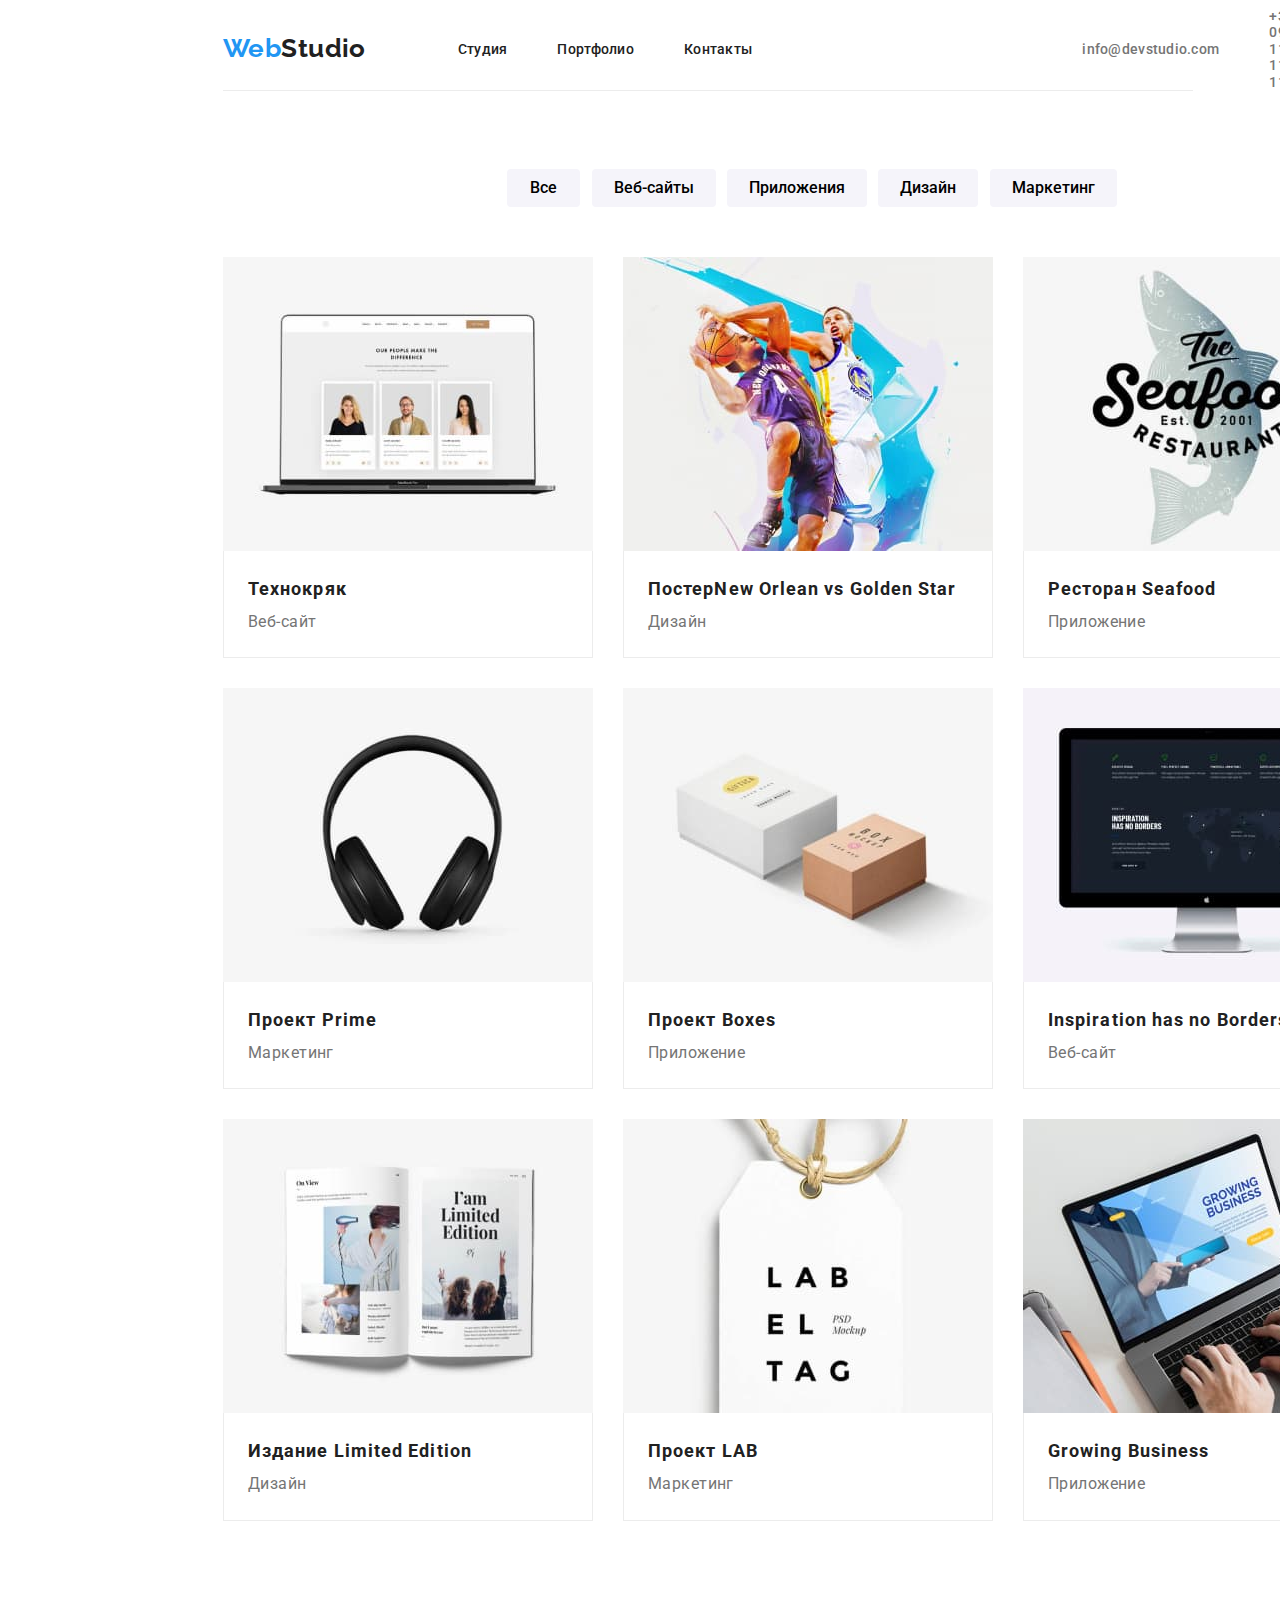
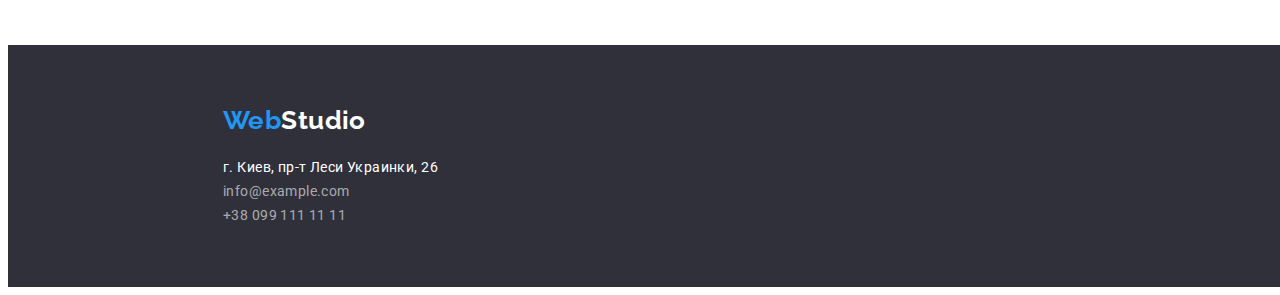
==== commit 8eac8d58: "Косметические изменения" ====
--- a/portfolio.html
+++ b/portfolio.html
@@ -28,7 +28,7 @@
   </head>
   <body class="body">
     <div class="global-container">
-      <header>
+      <header class="container">
     <section class="header-section">
         <nav class="header-logo-nav">
             <a href="./index.html" class="logo"><span class="half-logo">Web</span>Studio</a>
@@ -50,7 +50,7 @@
             </div>    
     </section>
 </header>
-      <main class="main content-container">
+      <main class="main-portfolio container">
         <section>
           <div class="portfolio-btn-section">
             <h2 class="hidden">Меню навигации</h2>
@@ -84,7 +84,7 @@
                 </div>
               </a>
             </li>
-            <li class="portfolio-pics">
+            <li class="portfolio-pics portfolio-pics-last">
               <a href="" class="portfolio-photo-link">
                 <img src="./images/page2-img3-squoshed.jpg" alt="ресторан" width="370" />
                 <div class="portfolio-pic-names-descr">
@@ -111,7 +111,7 @@
                 </div>
               </a>
             </li>
-            <li class="portfolio-pics">
+            <li class="portfolio-pics portfolio-pics-last">
               <a href="" class="portfolio-photo-link">
                 <img src="./images/page2-img6-squoshed.jpg" alt="аймак" width="370" />
                 <div class="portfolio-pic-names-descr">
@@ -140,7 +140,7 @@
                 </div>
               </a>
             </li>
-            <li class="portfolio-pics">
+            <li class="portfolio-pics portfolio-pics-last">
               <a href="" class="portfolio-photo-link">
                 <img
                   src="./images/page2-img9-squoshed.jpg"
@@ -156,7 +156,7 @@
           </ul>
         </section>
       </main>
-      <footer class="footer-section">
+      <footer class="footer-section container">
         <a href="./index.html" class="logo-footer"><span class="half-logo">Web</span>Studio</a>
         <address class="footer-adress-list">
           <a
--- a/css/styles.css
+++ b/css/styles.css
@@ -8,6 +8,7 @@
   --txt-black: #212121;
   --txt-grey: rgba(255, 255, 255, 0.6);
   --borderline: #ececec;
+  --blue-btn-hover: 188ce8;
 }
 /* ====== basic reset ====== */
 *,
@@ -113,8 +114,7 @@
 }
 
 .btn-blue {
-  width: 200px;
-  height: 50px;
+  padding: 10px 32px;
   border: none;
   font-weight: bold;
   font-size: 16px;
@@ -123,15 +123,18 @@
   border-radius: 4px;
 }
 
+.btn-blue:hover {
+  background-color: var(--blue-btn-hover);
+}
+
 /* ====== global page container ====== */
 .global-container {
   width: 1600px;
 }
 
 /* ====== content container ====== */
-.content-container {
+.container {
   width: 1200px;
-  margin-left: 215px;
   padding: 0 15px 0 15px;
 }
 
@@ -169,11 +172,12 @@
 .header-section {
   display: flex;
   align-items: center;
-  width: 1200px;
+  /*width: 1200px;
   padding-left: 15px;
   padding-right: 15px;
-  padding-bottom: 25px;
+  padding-bottom: 25px;*/
   border-bottom: 1px solid var(--borderline);
+  margin-left: 200px;
 }
 
 .header-non-logo-div {
@@ -206,6 +210,11 @@
 
 .main {
   background: var(--background-light);
+}
+
+.main-portfolio {
+  background: var(--background-light);
+  margin-left: 200px;
 }
 
 .hero-section {
@@ -246,8 +255,13 @@
   line-height: 1.7;
 }
 
+.studio-central-div {
+  margin-left: 200px;
+}
+
 .central-info-list {
   display: flex;
+  padding-top: 94px;
 }
 
 .central-info-list-heading {
@@ -289,20 +303,27 @@
 
 .team-list-pic {
   margin-right: 30px;
+  background-color: var(--background-header-n-photo);
+  border-radius: 6px;
 }
 
 .team-list-pic:last-child {
   margin-right: 0px;
 }
+
 .team-names {
   color: var(--txt-black);
   font-weight: 500;
   font-size: 16px;
   line-height: 1.2;
+  padding-top: 30px;
+  text-align: center;
 }
 
 .team-proffesion {
   color: var(--txt-header-mail-n-phone-n-phototxt);
+  text-align: center;
+  padding-bottom: 30px;
 }
 
 /* =====  portfolio page main ===== */
@@ -317,6 +338,10 @@
   text-align: start;
   margin-right: 30px;
   margin-bottom: 30px;
+}
+
+.portfolio-pics-last {
+  margin-right: 0;
 }
 
 .portfolio-pic-names-descr {
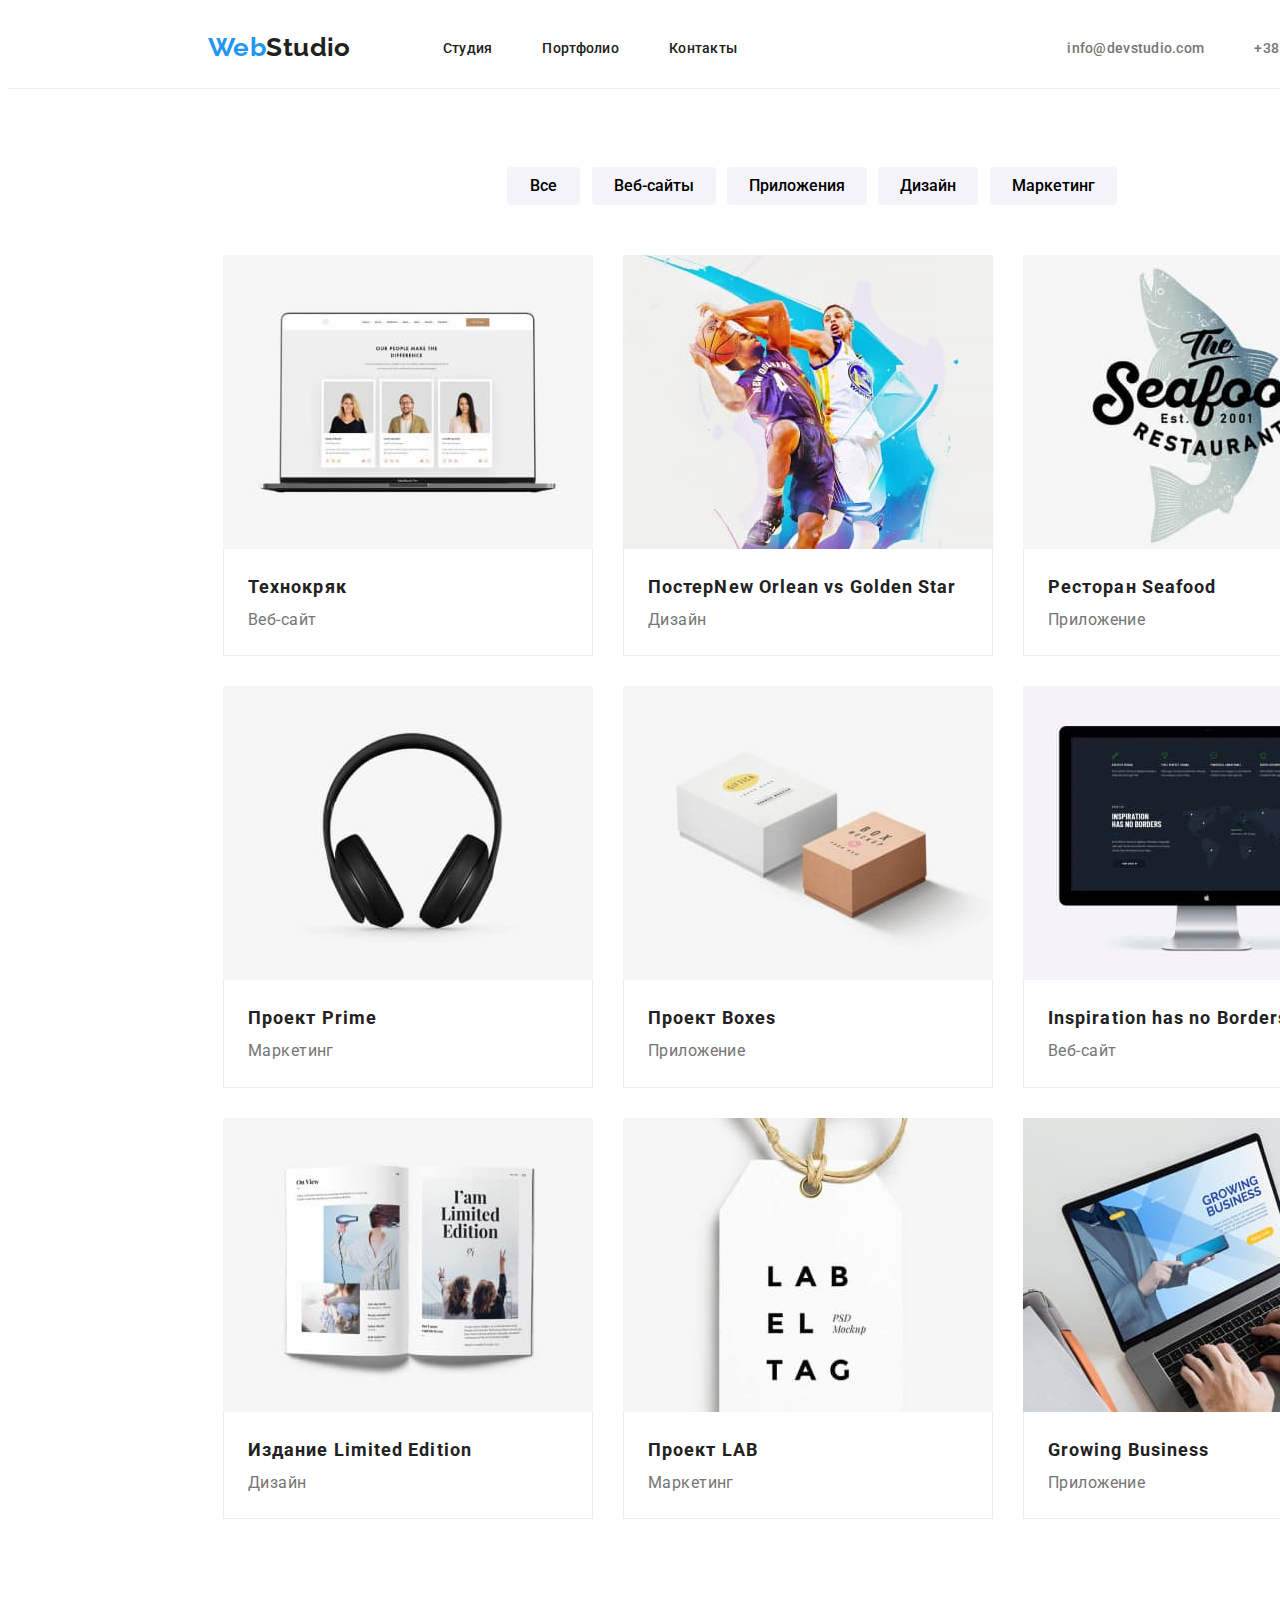
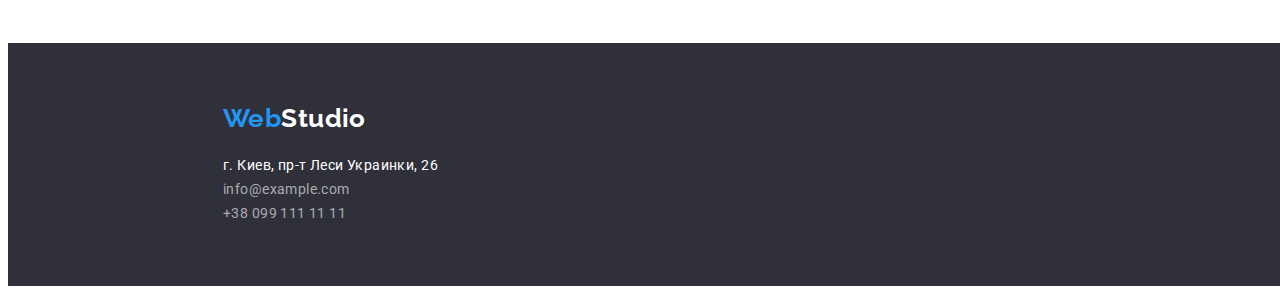
==== commit 050e7d66: "Исправления" ====
--- a/portfolio.html
+++ b/portfolio.html
@@ -28,7 +28,7 @@
   </head>
   <body class="body">
     <div class="global-container">
-      <header class="container">
+      <header>
     <section class="header-section">
         <nav class="header-logo-nav">
             <a href="./index.html" class="logo"><span class="half-logo">Web</span>Studio</a>
--- a/css/styles.css
+++ b/css/styles.css
@@ -130,6 +130,7 @@
 /* ====== global page container ====== */
 .global-container {
   width: 1600px;
+  border-bottom: 1px solid var(--borderline);
 }
 
 /* ====== content container ====== */
@@ -172,12 +173,8 @@
 .header-section {
   display: flex;
   align-items: center;
-  /*width: 1200px;
-  padding-left: 15px;
-  padding-right: 15px;
-  padding-bottom: 25px;*/
-  border-bottom: 1px solid var(--borderline);
   margin-left: 200px;
+  width: 1600px;
 }
 
 .header-non-logo-div {
@@ -304,7 +301,9 @@
 .team-list-pic {
   margin-right: 30px;
   background-color: var(--background-header-n-photo);
-  border-radius: 6px;
+  box-shadow: 0px 1px 3px rgba(0, 0, 0, 0.12), 0px 1px 1px rgba(0, 0, 0, 0.14),
+    0px 2px 1px rgba(0, 0, 0, 0.2);
+  border-radius: 0px 0px 4px 4px;
 }
 
 .team-list-pic:last-child {
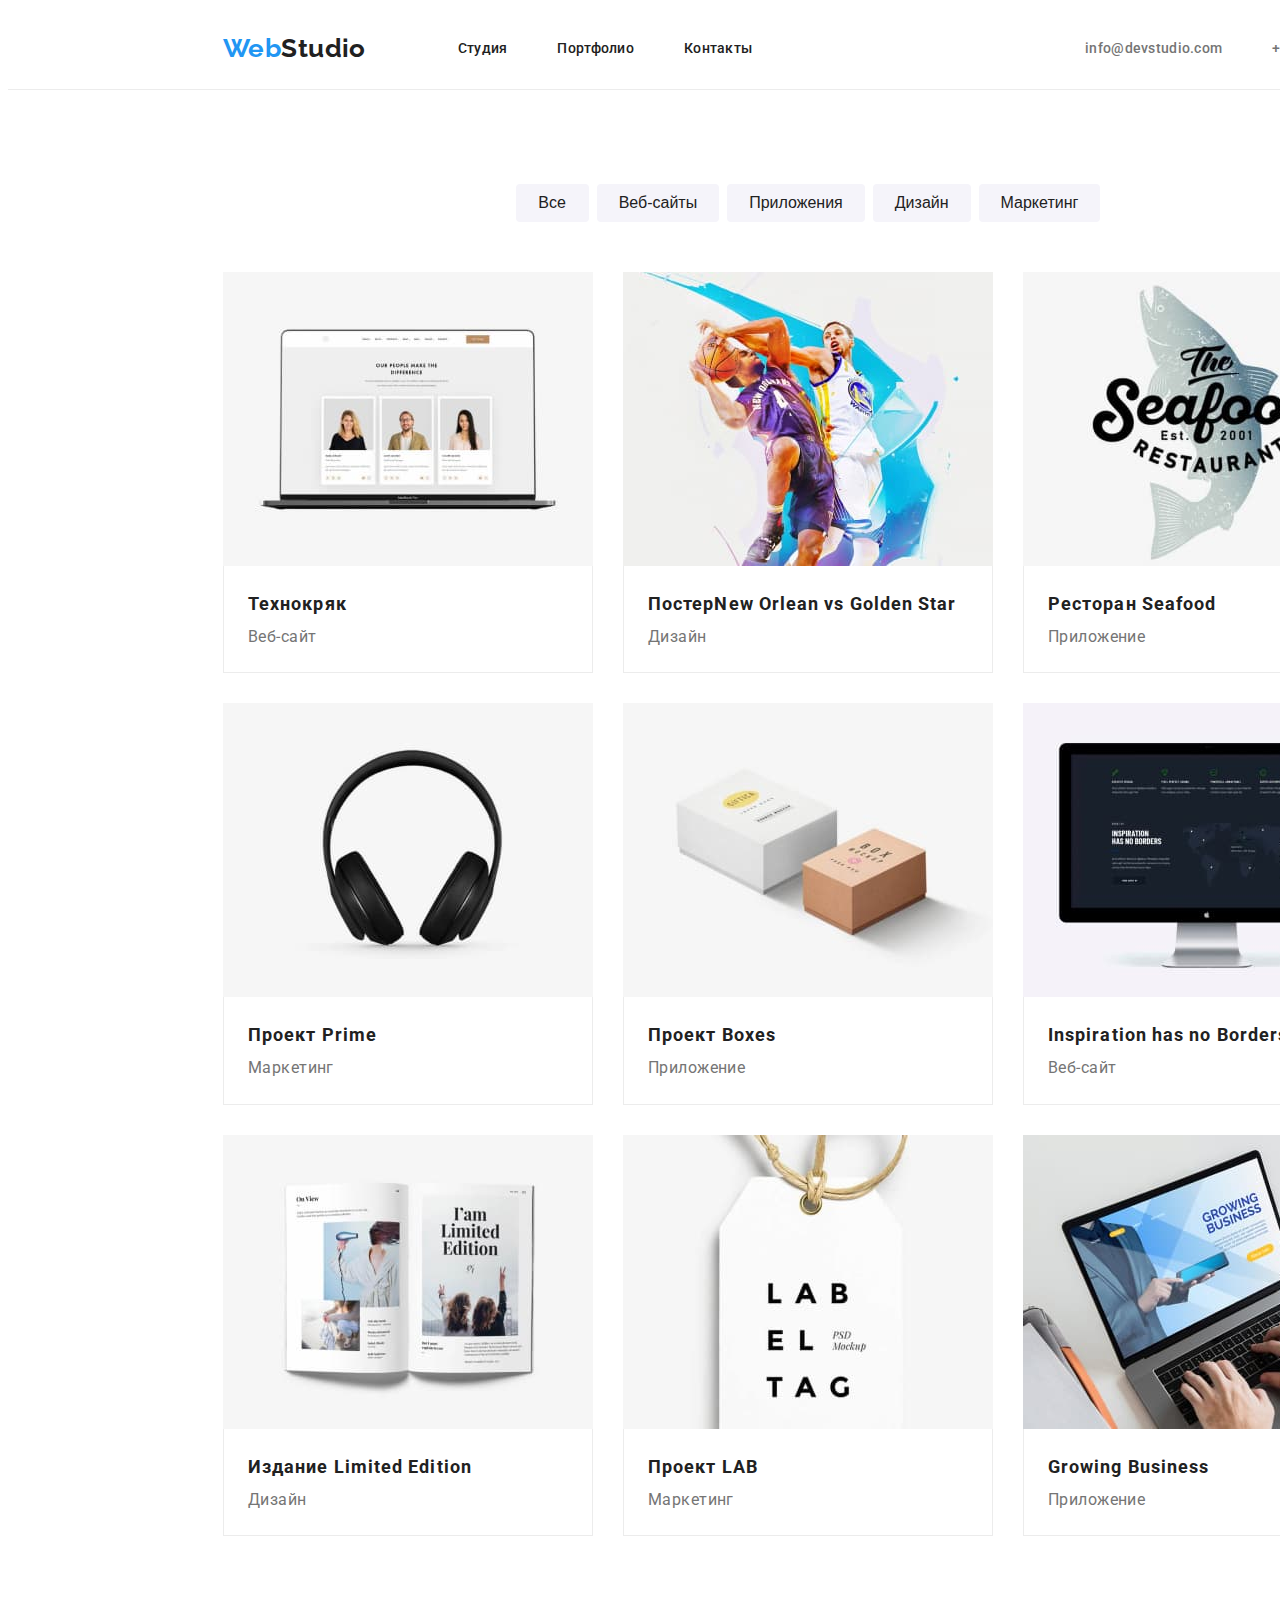
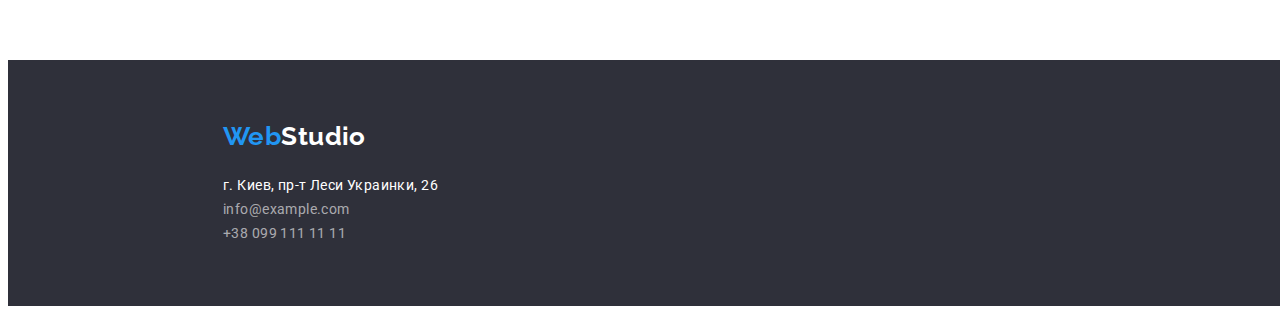
==== commit 35e971d4: "Final Commit" ====
--- a/portfolio.html
+++ b/portfolio.html
@@ -23,153 +23,165 @@
         color: var(--txt-black);
         font-size: 14px;
         letter-spacing: 0.03em;
+        width: 1600px;
       }
     </style>
   </head>
   <body class="body">
-    <div class="global-container">
-      <header>
-    <section class="header-section">
+    <header class="header-section">
+      <section class="container header-flex">
         <nav class="header-logo-nav">
-            <a href="./index.html" class="logo"><span class="half-logo">Web</span>Studio</a>
-            <div class="header-non-logo-div">
-                <ul class="header-nav-list">
-                    <li class="nav-list-item"><a href="./index.html" class="link">Студия</a></li>
-                    <li class="nav-list-item"><a href="./portfolio.html" class="link">Портфолио</a></li>
-                    <li class="nav-list-item"><a href="" class="link">Контакты</a></li>
-                </ul>
+          <a href="./index.html" class="logo"><span class="half-logo">Web</span>Studio</a>
+          <ul class="header-nav-list">
+            <li class="nav-list-item"><a href="./index.html" class="header-links">Студия</a></li>
+            <li class="nav-list-item">
+              <a href="./portfolio.html" class="header-links">Портфолио</a>
+            </li>
+            <li class="nav-list-item"><a href="" class="header-links">Контакты</a></li>
+          </ul>
         </nav>
-            <ul class="header-nav-list">
-                <li class="nav-list-item">
-                    <a href="mailto:info@devstudio.com" class="header-link">info@devstudio.com</a>
-                </li>
-                <li class="nav-list-item">
-                    <a href="tel:+380961111111" class="header-link">+38 096 111 11 11</a>
-                </li>
-          </ul>
-            </div>    
-    </section>
-</header>
-      <main class="main-portfolio container">
-        <section>
-          <div class="portfolio-btn-section">
-            <h2 class="hidden">Меню навигации</h2>
-            <button type="button" class="btn">Все</button>
-            <button type="button" class="btn">Веб-сайты</button>
-            <button type="button" class="btn">Приложения</button>
-            <button type="button" class="btn">Дизайн</button>
-            <button type="button" class="btn">Маркетинг</button>
-          </div>
-        </section>
-        <section>
-          <h1 hidden>Галерея</h1>
-          <ul class="portfolio-gallery">
-            <li class="portfolio-pics">
-              <a href="" class="portfolio-photo-link">
-                <img src="./images/page2-img1-squoshed.jpg" alt="ноутбук" width="370" />
-                <div class="portfolio-pic-names-descr">
-                  <h2 class="portfolio-pic-names">Технокряк</h2>
-                  <p class="portfolio-descript">Веб-сайт</p>
-                </div>
-              </a>
+        <ul class="header-nav-list">
+          <li class="nav-list-item">
+            <a href="mailto:info@devstudio.com" class="header-links-grey">info@devstudio.com</a>
+          </li>
+          <li class="nav-list-item">
+            <a href="tel:+380961111111" class="header-links-grey">+38 096 111 11 11</a>
+          </li>
+        </ul>
+      </section>
+    </header>
+    <main>
+      <section class="special-section">
+        <div class="container portfolio-nav-btn-container">
+          <h2 class="hidden">Меню навигации</h2>
+          <ul class="portfolio-nav-btn-list">
+            <li class="portfolio-nav-btn-item">
+              <button type="button" class="btn">Все</button>
             </li>
-            <li class="portfolio-pics">
-              <a href="" class="portfolio-photo-link">
-                <img src="./images/page2-img2-squoshed.jpg" alt="игра в баскетбол" width="370" />
-                <div class="portfolio-pic-names-descr">
-                  <h2 class="portfolio-pic-names">
-                    Постер<span lang="en">New Orlean vs Golden Star</span>
-                  </h2>
-                  <p class="portfolio-descript">Дизайн</p>
-                </div>
-              </a>
+            <li class="portfolio-nav-btn-item">
+              <button type="button" class="btn">Веб-сайты</button>
             </li>
-            <li class="portfolio-pics portfolio-pics-last">
-              <a href="" class="portfolio-photo-link">
-                <img src="./images/page2-img3-squoshed.jpg" alt="ресторан" width="370" />
-                <div class="portfolio-pic-names-descr">
-                  <h2 class="portfolio-pic-names">Ресторан <span lang="en">Seafood</span></h2>
-                  <p class="portfolio-descript">Приложение</p>
-                </div>
-              </a>
+            <li class="portfolio-nav-btn-item">
+              <button type="button" class="btn">Приложения</button>
             </li>
-            <li class="portfolio-pics">
-              <a href="" class="portfolio-photo-link">
-                <img src="./images/page2-img4-squoshed.jpg" alt="наушники" width="370" />
-                <div class="portfolio-pic-names-descr">
-                  <h2 class="portfolio-pic-names">Проект <span lang="en">Prime</span></h2>
-                  <p class="portfolio-descript">Маркетинг</p>
-                </div></a
-              >
+            <li class="portfolio-nav-btn-item">
+              <button type="button" class="btn">Дизайн</button>
             </li>
-            <li class="portfolio-pics">
-              <a href="" class="portfolio-photo-link">
-                <img src="./images/page2-img5-squoshed.jpg" alt="коробки" width="370" />
-                <div class="portfolio-pic-names-descr">
-                  <h2 class="portfolio-pic-names">Проект <span lang="en">Boxes</span></h2>
-                  <p class="portfolio-descript">Приложение</p>
-                </div>
-              </a>
-            </li>
-            <li class="portfolio-pics portfolio-pics-last">
-              <a href="" class="portfolio-photo-link">
-                <img src="./images/page2-img6-squoshed.jpg" alt="аймак" width="370" />
-                <div class="portfolio-pic-names-descr">
-                  <h2 class="portfolio-pic-names" lang="en">Inspiration has no Borders</h2>
-                  <p class="portfolio-descript">Веб-сайт</p>
-                </div></a
-              >
-            </li>
-            <li class="portfolio-pics">
-              <a href="" class="portfolio-photo-link">
-                <img src="./images/page2-img7-squoshed.jpg" alt="книга" width="370" />
-                <div class="portfolio-pic-names-descr">
-                  <h2 class="portfolio-pic-names">
-                    Издание <span lang="en">Limited Edition</span>
-                  </h2>
-                  <p class="portfolio-descript">Дизайн</p>
-                </div>
-              </a>
-            </li>
-            <li class="portfolio-pics">
-              <a href="" class="portfolio-photo-link">
-                <img src="./images/page2-img8-squoshed.jpg" alt="жетон" width="370" />
-                <div class="portfolio-pic-names-descr">
-                  <h2 class="portfolio-pic-names">Проект <span lang="en">LAB</span></h2>
-                  <p class="portfolio-descript">Маркетинг</p>
-                </div>
-              </a>
-            </li>
-            <li class="portfolio-pics portfolio-pics-last">
-              <a href="" class="portfolio-photo-link">
-                <img
-                  src="./images/page2-img9-squoshed.jpg"
-                  alt="набор текста на ноутбуке"
-                  width="370"
-                />
-                <div class="portfolio-pic-names-descr">
-                  <h2 class="portfolio-pic-names" lang="en">Growing Business</h2>
-                  <p class="portfolio-descript">Приложение</p>
-                </div></a
-              >
+            <li class="portfolio-nav-btn-item">
+              <button type="button" class="btn">Маркетинг</button>
             </li>
           </ul>
-        </section>
-      </main>
-      <footer class="footer-section container">
+        </div>
+      </section>
+      <section>
+        <h1 class="hidden">Галерея</h1>
+        <ul class="portfolio-gallery container section">
+          <li class="portfolio-pics">
+            <a href="" class="portfolio-photo-link">
+              <img src="./images/page2-img1-squoshed.jpg" alt="ноутбук" width="370" />
+              <div class="portfolio-pic-names-descr">
+                <h2 class="portfolio-pic-names">Технокряк</h2>
+                <p class="portfolio-descript">Веб-сайт</p>
+              </div>
+            </a>
+          </li>
+          <li class="portfolio-pics">
+            <a href="" class="portfolio-photo-link">
+              <img src="./images/page2-img2-squoshed.jpg" alt="игра в баскетбол" width="370" />
+              <div class="portfolio-pic-names-descr">
+                <h2 class="portfolio-pic-names">
+                  Постер<span lang="en">New Orlean vs Golden Star</span>
+                </h2>
+                <p class="portfolio-descript">Дизайн</p>
+              </div>
+            </a>
+          </li>
+          <li class="portfolio-pics portfolio-pics-last">
+            <a href="" class="portfolio-photo-link">
+              <img src="./images/page2-img3-squoshed.jpg" alt="ресторан" width="370" />
+              <div class="portfolio-pic-names-descr">
+                <h2 class="portfolio-pic-names">Ресторан <span lang="en">Seafood</span></h2>
+                <p class="portfolio-descript">Приложение</p>
+              </div>
+            </a>
+          </li>
+          <li class="portfolio-pics">
+            <a href="" class="portfolio-photo-link">
+              <img src="./images/page2-img4-squoshed.jpg" alt="наушники" width="370" />
+              <div class="portfolio-pic-names-descr">
+                <h2 class="portfolio-pic-names">Проект <span lang="en">Prime</span></h2>
+                <p class="portfolio-descript">Маркетинг</p>
+              </div></a
+            >
+          </li>
+          <li class="portfolio-pics">
+            <a href="" class="portfolio-photo-link">
+              <img src="./images/page2-img5-squoshed.jpg" alt="коробки" width="370" />
+              <div class="portfolio-pic-names-descr">
+                <h2 class="portfolio-pic-names">Проект <span lang="en">Boxes</span></h2>
+                <p class="portfolio-descript">Приложение</p>
+              </div>
+            </a>
+          </li>
+          <li class="portfolio-pics portfolio-pics-last">
+            <a href="" class="portfolio-photo-link">
+              <img src="./images/page2-img6-squoshed.jpg" alt="аймак" width="370" />
+              <div class="portfolio-pic-names-descr">
+                <h2 class="portfolio-pic-names" lang="en">Inspiration has no Borders</h2>
+                <p class="portfolio-descript">Веб-сайт</p>
+              </div></a
+            >
+          </li>
+          <li class="portfolio-pics">
+            <a href="" class="portfolio-photo-link">
+              <img src="./images/page2-img7-squoshed.jpg" alt="книга" width="370" />
+              <div class="portfolio-pic-names-descr">
+                <h2 class="portfolio-pic-names">Издание <span lang="en">Limited Edition</span></h2>
+                <p class="portfolio-descript">Дизайн</p>
+              </div>
+            </a>
+          </li>
+          <li class="portfolio-pics">
+            <a href="" class="portfolio-photo-link">
+              <img src="./images/page2-img8-squoshed.jpg" alt="жетон" width="370" />
+              <div class="portfolio-pic-names-descr">
+                <h2 class="portfolio-pic-names">Проект <span lang="en">LAB</span></h2>
+                <p class="portfolio-descript">Маркетинг</p>
+              </div>
+            </a>
+          </li>
+          <li class="portfolio-pics portfolio-pics-last">
+            <a href="" class="portfolio-photo-link">
+              <img
+                src="./images/page2-img9-squoshed.jpg"
+                alt="набор текста на ноутбуке"
+                width="370"
+              />
+              <div class="portfolio-pic-names-descr">
+                <h2 class="portfolio-pic-names" lang="en">Growing Business</h2>
+                <p class="portfolio-descript">Приложение</p>
+              </div></a
+            >
+          </li>
+        </ul>
+      </section>
+    </main>
+    <footer class="footer-section">
+      <div class="footer-content container">
         <a href="./index.html" class="logo-footer"><span class="half-logo">Web</span>Studio</a>
         <address class="footer-adress-list">
           <a
+            class="footer-adress-link"
             href="https://goo.gl/maps/p7U2PuKPmxzugdVK6"
-            class="footer-adress-link"
             target="_blank"
             rel="noopener norrefer"
             >г. Киев, пр-т Леси Украинки, 26</a
           ><br />
-          <a href="mailto:info@example.com" class="footer-link">info@example.com</a><br />
-          <a href="tel:+380991111111" class="footer-link">+38 099 111 11 11</a>
+          <a class="footer-adress-link-grey" href="mailto:info@example.com">info@example.com</a
+          ><br />
+          <a class="footer-adress-link-grey" href="tel:+380991111111">+38 099 111 11 11</a>
         </address>
-      </footer>
-    </div>
+      </div>
+    </footer>
   </body>
 </html>
--- a/css/styles.css
+++ b/css/styles.css
@@ -10,7 +10,7 @@
   --borderline: #ececec;
   --blue-btn-hover: 188ce8;
 }
-/* ====== basic reset ====== */
+/* ======= basic reset ======= */
 *,
 *::before,
 *::after {
@@ -39,148 +39,141 @@
   display: block;
 }
 
-/* ====== links-n-buttons ====== */
-.link,
-.header-link,
-.footer-link,
-.footer-adress-link,
-.portfolio-photo-link {
+a {
   text-decoration: none;
 }
 
-.link:hover,
-.link:focus,
-.header-link:hover,
-.header-link:focus,
-.footer-link:hover,
-.footer-link:focus,
-.footer-adress-link:hover,
-.footer-adress-link:focus {
+/* ======= links-n-buttons ======= */
+
+.logo {
+  font-family: Raleway;
+  font-weight: bold;
+  font-size: 26px;
+  line-height: 1.3;
+  color: var(--txt-black);
+  margin-right: 92px;
+}
+
+.logo-footer {
+  font-family: Raleway;
+  font-weight: bold;
+  font-size: 26px;
+  line-height: 1.3;
+  color: var(--background-header-n-photo);
+}
+
+.half-logo {
   color: var(--txt-blue);
 }
 
-.link {
+.header-links {
   font-weight: 500;
-  line-height: 1.1;
+  line-height: 1.14;
   letter-spacing: 0.02em;
   color: var(--txt-black);
 }
 
-.header-link {
+.header-links-grey {
   font-weight: 500;
-  line-height: 1.1;
+  line-height: 1.14;
   letter-spacing: 0.02em;
   color: var(--txt-header-mail-n-phone-n-phototxt);
 }
 
-.footer-link {
-  font-style: normal;
-  line-height: 1.7;
-  color: var(--txt-grey);
-}
-
 .footer-adress-link {
   font-style: normal;
-  line-height: 1.7;
-  color: var(--background-header-n-photo);
+  line-height: 1.71;
+  color: var(--background-header-n-photo);
+}
+
+.footer-adress-link-grey {
+  font-style: normal;
+  line-height: 1.71;
+  color: rgba(255, 255, 255, 0.6);
+}
+
+.header-links:hover,
+.footer-adress-link:hover,
+.footer-adress-link-grey:hover,
+.header-links:active,
+.footer-adress-link:active,
+.footer-adress-link-grey:active {
+  color: var(--txt-blue);
+}
+
+.btn-hero {
+  background: var(--txt-blue);
+  box-shadow: 0px 4px 4px rgba(0, 0, 0, 0.15);
+  border-radius: 4px;
+  border: none;
+  padding: 10px 32px;
+  color: var(--background-header-n-photo);
+  font-weight: bold;
+  font-size: 16px;
+  line-height: 1.87;
+  letter-spacing: 0.06em;
+  font-weight: bold;
 }
 
 .btn {
-  padding: 6px 22px 6px 22px; /*padding не работает*/
-  min-width: 73px;
-  font-family: inherit;
+  background: var(--backgound-grey);
+  color: var(--txt-black);
   font-weight: 500;
   font-size: 16px;
-  line-height: 1.6;
+  line-height: 1.62;
   border: none;
-  background: var(--backgound-grey);
-  cursor: pointer;
   border-radius: 4px;
-  margin-right: 8px;
-}
-
-.btn:last-child {
-  margin-right: -8px;
+  min-width: 73px;
+  padding: 6px 22px;
 }
 
 .btn:hover,
-.btn:focus,
-.btn-blue {
-  color: var(--background-header-n-photo);
+.btn:active {
   background: var(--txt-blue);
-  cursor: pointer;
+  color: var(--background-header-n-photo);
   box-shadow: 0px 3px 1px rgba(0, 0, 0, 0.1), 0px 1px 2px rgba(0, 0, 0, 0.08),
     0px 2px 2px rgba(0, 0, 0, 0.12);
 }
 
-.btn-blue {
-  padding: 10px 32px;
-  border: none;
-  font-weight: bold;
-  font-size: 16px;
-  line-height: 1.9;
-  box-shadow: 0px 4px 4px rgba(0, 0, 0, 0.15);
-  border-radius: 4px;
-}
-
-.btn-blue:hover {
-  background-color: var(--blue-btn-hover);
-}
-
-/* ====== global page container ====== */
-.global-container {
-  width: 1600px;
-  border-bottom: 1px solid var(--borderline);
-}
-
-/* ====== content container ====== */
+/* ======= containers ======= */
+
 .container {
   width: 1200px;
-  padding: 0 15px 0 15px;
-}
-
-/*====== main  section container ======*/
+  padding-left: 15px;
+  padding-right: 15px;
+}
+
 .section {
-  padding: 94px 0;
-}
-
-.portfolio-btn-section {
-  text-align: center;
-  padding: 78px 0 50px 0;
-}
-
-/* ====== hidden-n-special-logo ======*/
-.hidden {
-  display: none;
-}
-
-.logo {
-  font-family: Raleway;
-  font-weight: bold;
-  font-size: 26px;
-  line-height: 1.3;
-  text-decoration: none;
-  color: var(--txt-black);
-  margin-right: 92px;
-}
-
-.half-logo {
-  color: var(--txt-blue);
-}
-
-/* ====== header ====== */
+  padding-top: 94px;
+  padding-bottom: 94px;
+}
+
+.special-section {
+  padding-top: 94px;
+}
 
 .header-section {
   display: flex;
   align-items: center;
-  margin-left: 200px;
-  width: 1600px;
-}
-
-.header-non-logo-div {
-  padding-top: 32px;
-  padding-bottom: 32px;
-}
+  border-bottom: 1px solid var(--borderline);
+}
+
+.header-flex {
+  display: flex;
+  margin-left: auto;
+  margin-right: auto;
+}
+
+.footer-section {
+  background-color: var(--background-dark);
+}
+
+.footer-content {
+  margin-left: 200px;
+  padding-top: 60px;
+}
+
+/* ======= header ======= */
 
 .header-logo-nav {
   display: flex;
@@ -190,132 +183,127 @@
 .header-nav-list {
   display: flex;
   align-items: center;
-  margin-right: 330px;
+  padding: 32px 0;
+  margin-left: inherit;
 }
 
 .nav-list-item {
   margin-right: 50px;
+  list-style: none;
 }
 
 .nav-list-item:last-child {
   margin-right: 0;
 }
-/* ====== body section ====== */
-li {
-  list-style-type: none;
-}
-
-.main {
-  background: var(--background-light);
-}
-
-.main-portfolio {
-  background: var(--background-light);
-  margin-left: 200px;
-}
-
+
+/* ======= studio page ======= */
+
+/*изменить, когда будет фон*/
 .hero-section {
-  color: var(--background-header-n-photo);
   background: var(--background-dark);
-  text-align: center;
-  display: inline-block;
+  width: 1600px;
   height: 600px;
-  width: 1600px;
+  display: flex;
+  flex-direction: column;
+  justify-content: center;
+  align-items: center;
 }
 
 .hero-div {
   width: 696px;
-  flex-wrap: wrap;
-  margin-left: 452px;
-  margin-top: 200px;
+  display: flex;
+  flex-direction: column;
+  align-items: center;
 }
 
 .hero-title {
   font-weight: 900;
   font-size: 44px;
+  line-height: 1.36;
   letter-spacing: 0.06em;
-  line-height: 1.4;
   text-transform: uppercase;
+  text-align: center;
+  color: var(--background-header-n-photo);
   margin-bottom: 30px;
 }
 
-.central-section h3 {
-  color: var(--txt-black);
-  font-weight: bold;
-  font-size: 14px;
-  line-height: 1.1;
+.studio-list-section {
+  font-weight: bold;
+  line-height: 1.14;
   text-transform: uppercase;
-}
-
-.central-section p {
+  color: var(--txt-black);
+}
+
+.central-section {
+  margin-left: auto;
+  margin-right: auto;
+}
+
+.studio-list-section-desr {
+  line-height: 1.71;
   color: var(--txt-header-mail-n-phone-n-phototxt);
-  line-height: 1.7;
-}
-
-.studio-central-div {
-  margin-left: 200px;
-}
-
-.central-info-list {
-  display: flex;
-  padding-top: 94px;
-}
-
-.central-info-list-heading {
-  margin-bottom: 10px;
-}
-
-.central-info-list-item {
-  width: 270px;
-  flex-wrap: wrap;
+}
+
+.studio-list-section-heading {
+  font-weight: bold;
+  font-size: 36px;
+  line-height: 1.16;
+  color: var(-txt-black);
+  text-align: center;
+  padding-bottom: 50px;
+}
+
+.studio-central-info-list {
+  display: flex;
+}
+
+.studio-central-info-item {
+  list-style: none;
   margin-right: 30px;
 }
 
-.central-info-list-item:last-child {
+.studio-central-info-item:last-child {
   margin-right: 0;
 }
 
+.studio-photo-container {
+  margin-left: 200px;
+}
+
+.studio-photo-list {
+  list-style: none;
+  display: flex;
+  justify-content: space-between;
+}
+
 .team-section {
-  width: 1600px;
-  background: var(--backgound-grey);
-}
-
-.title2 {
-  font-weight: bold;
-  font-size: 36px;
-  line-height: 1.2;
-  text-align: center;
-  margin-bottom: 50px;
-}
-
-.first-page-photos {
+  background-color: var(--backgound-grey);
+}
+
+.team-section-justify {
+  margin-left: 200px;
+}
+
+.studio-team-list {
+  list-style: none;
   display: flex;
   justify-content: space-between;
 }
 
-.team-list {
-  display: flex;
-  justify-content: center;
-}
-
-.team-list-pic {
-  margin-right: 30px;
+.team-pic {
   background-color: var(--background-header-n-photo);
   box-shadow: 0px 1px 3px rgba(0, 0, 0, 0.12), 0px 1px 1px rgba(0, 0, 0, 0.14),
     0px 2px 1px rgba(0, 0, 0, 0.2);
   border-radius: 0px 0px 4px 4px;
 }
 
-.team-list-pic:last-child {
-  margin-right: 0px;
-}
-
 .team-names {
   color: var(--txt-black);
   font-weight: 500;
   font-size: 16px;
   line-height: 1.2;
   padding-top: 30px;
+  margin-bottom: 10px;
   text-align: center;
 }
 
@@ -325,11 +313,31 @@
   padding-bottom: 30px;
 }
 
-/* =====  portfolio page main ===== */
+/* ======= portfolio page ======= */
+
+.hidden {
+  display: none;
+}
+
+.portfolio-nav-btn-list {
+  display: flex;
+  list-style: none;
+  justify-content: center;
+}
+
+.portfolio-nav-btn-item:not(:last-child) {
+  margin-right: 8px;
+}
+
+.portfolio-nav-btn-container {
+  margin-left: 200px;
+}
+
 .portfolio-gallery {
+  padding-top: 50px;
+  margin-left: 200px;
   display: flex;
   flex-wrap: wrap;
-  padding-bottom: 94px;
 }
 
 .portfolio-pics {
@@ -364,25 +372,14 @@
   line-height: 1.9;
 }
 
-/*===== footer section =====*/
-.footer-section {
-  width: 1600px;
-  padding-top: 60px;
-  padding-left: 215px;
-  background: var(--background-dark);
-}
-
-.logo-footer {
-  font-family: Raleway;
-  font-style: normal;
-  font-weight: bold;
-  font-size: 26px;
-  line-height: 1.2;
-  text-decoration: none;
-  color: var(--background-header-n-photo);
-}
+/* ======= footer ======= */
 
 .footer-adress-list {
   margin-top: 20px;
+  margin-bottom: 9px;
+}
+
+.footer-adress-list:last-child {
+  margin-bottom: 0px;
   padding-bottom: 60px;
 }
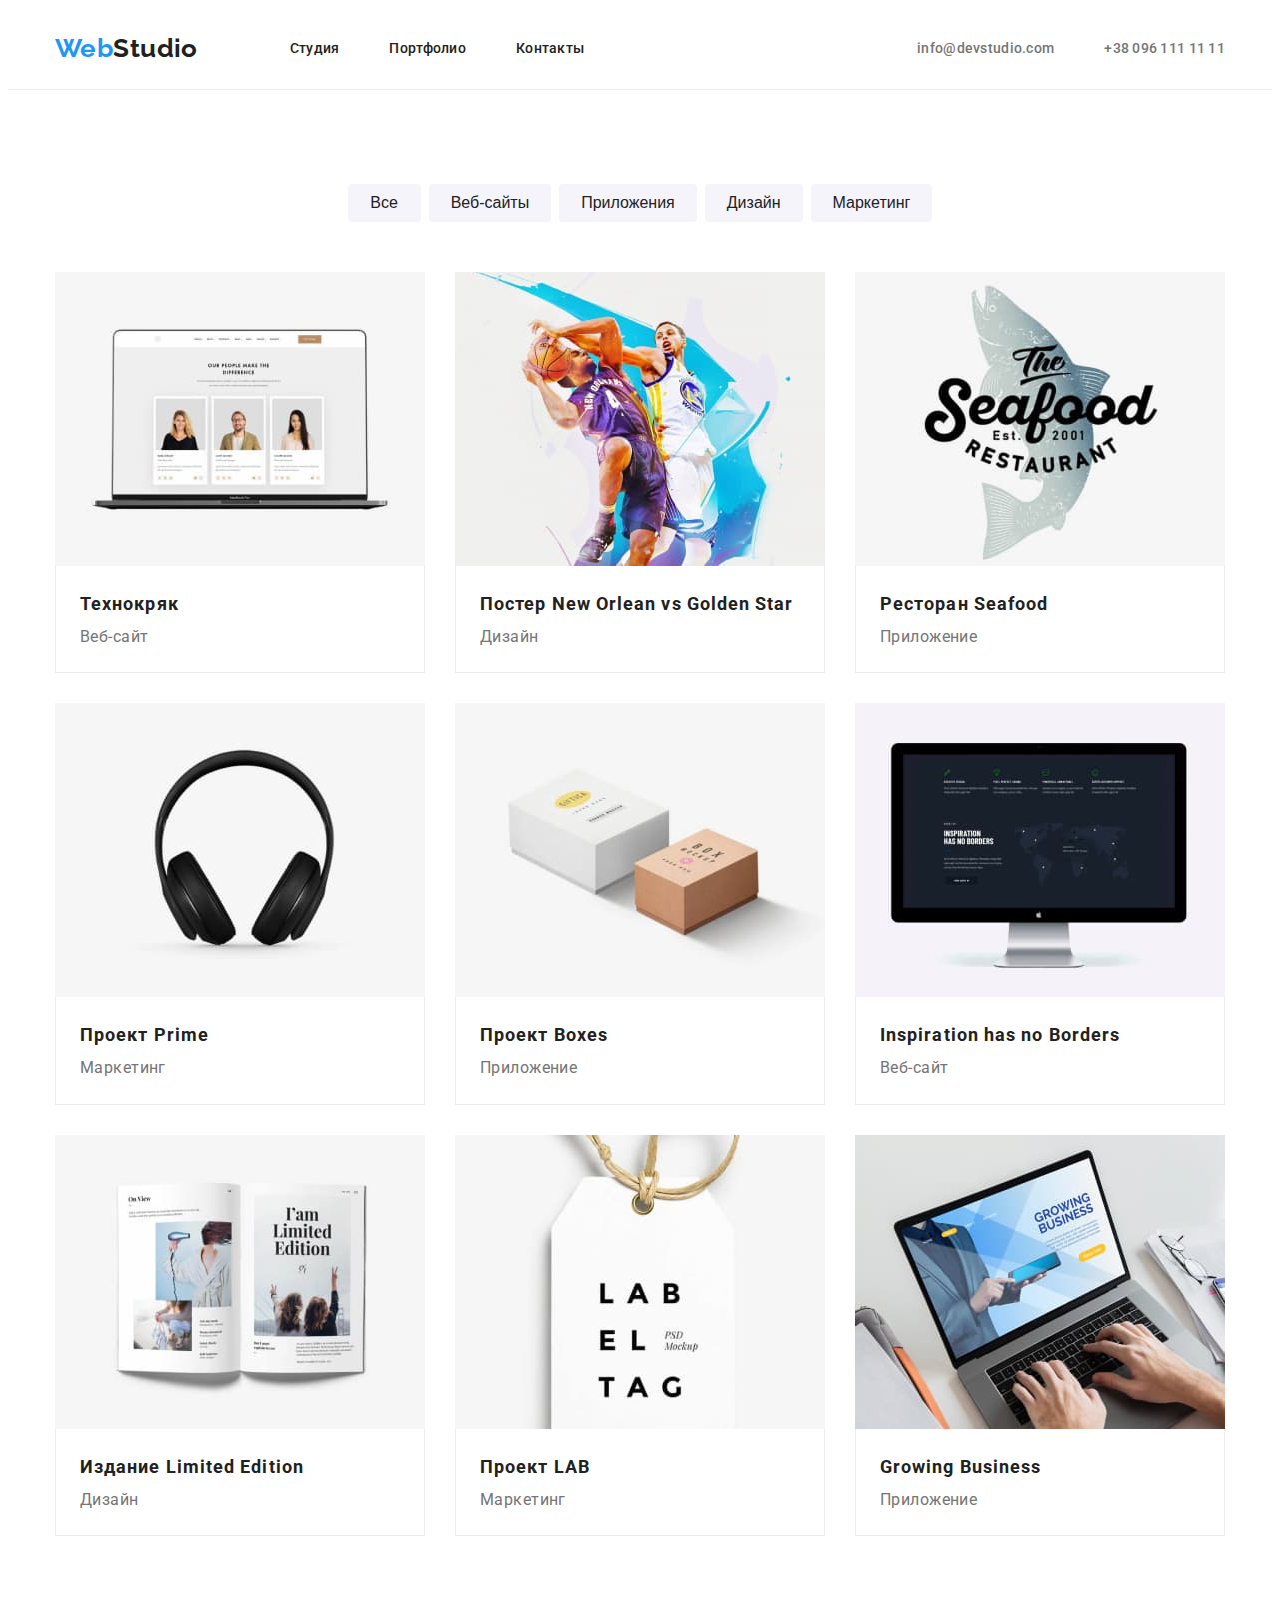
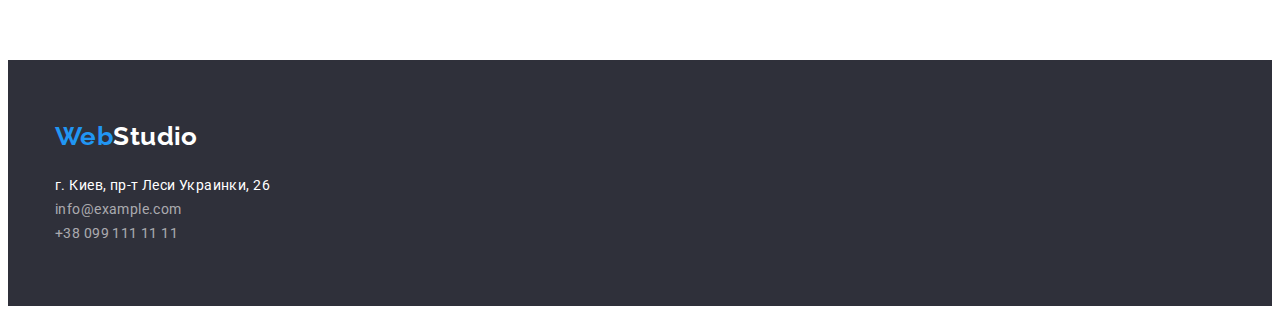
==== commit d3676b7e: "Resubmit" ====
--- a/portfolio.html
+++ b/portfolio.html
@@ -23,7 +23,6 @@
         color: var(--txt-black);
         font-size: 14px;
         letter-spacing: 0.03em;
-        width: 1600px;
       }
     </style>
   </head>
@@ -51,8 +50,8 @@
       </section>
     </header>
     <main>
-      <section class="special-section">
-        <div class="container portfolio-nav-btn-container">
+      <section class="section">
+        <div class="container">
           <h2 class="hidden">Меню навигации</h2>
           <ul class="portfolio-nav-btn-list">
             <li class="portfolio-nav-btn-item">
@@ -71,99 +70,99 @@
               <button type="button" class="btn">Маркетинг</button>
             </li>
           </ul>
+          <h1 class="hidden">Галерея</h1>
+          <ul class="portfolio-gallery">
+            <li class="portfolio-pics">
+              <a href="" class="portfolio-photo-link">
+                <img src="./images/page2-img1-squoshed.jpg" alt="ноутбук" width="370" />
+                <div class="portfolio-pic-names-descr">
+                  <h2 class="portfolio-pic-names">Технокряк</h2>
+                  <p class="portfolio-descript">Веб-сайт</p>
+                </div>
+              </a>
+            </li>
+            <li class="portfolio-pics">
+              <a href="" class="portfolio-photo-link">
+                <img src="./images/page2-img2-squoshed.jpg" alt="игра в баскетбол" width="370" />
+                <div class="portfolio-pic-names-descr">
+                  <h2 class="portfolio-pic-names">
+                    Постер <span lang="en">New Orlean vs Golden Star</span>
+                  </h2>
+                  <p class="portfolio-descript">Дизайн</p>
+                </div>
+              </a>
+            </li>
+            <li class="portfolio-pics portfolio-pics-last">
+              <a href="" class="portfolio-photo-link">
+                <img src="./images/page2-img3-squoshed.jpg" alt="ресторан" width="370" />
+                <div class="portfolio-pic-names-descr">
+                  <h2 class="portfolio-pic-names">Ресторан <span lang="en">Seafood</span></h2>
+                  <p class="portfolio-descript">Приложение</p>
+                </div>
+              </a>
+            </li>
+            <li class="portfolio-pics">
+              <a href="" class="portfolio-photo-link">
+                <img src="./images/page2-img4-squoshed.jpg" alt="наушники" width="370" />
+                <div class="portfolio-pic-names-descr">
+                  <h2 class="portfolio-pic-names">Проект <span lang="en">Prime</span></h2>
+                  <p class="portfolio-descript">Маркетинг</p>
+                </div></a
+              >
+            </li>
+            <li class="portfolio-pics">
+              <a href="" class="portfolio-photo-link">
+                <img src="./images/page2-img5-squoshed.jpg" alt="коробки" width="370" />
+                <div class="portfolio-pic-names-descr">
+                  <h2 class="portfolio-pic-names">Проект <span lang="en">Boxes</span></h2>
+                  <p class="portfolio-descript">Приложение</p>
+                </div>
+              </a>
+            </li>
+            <li class="portfolio-pics portfolio-pics-last">
+              <a href="" class="portfolio-photo-link">
+                <img src="./images/page2-img6-squoshed.jpg" alt="аймак" width="370" />
+                <div class="portfolio-pic-names-descr">
+                  <h2 class="portfolio-pic-names" lang="en">Inspiration has no Borders</h2>
+                  <p class="portfolio-descript">Веб-сайт</p>
+                </div></a
+              >
+            </li>
+            <li class="portfolio-pics">
+              <a href="" class="portfolio-photo-link">
+                <img src="./images/page2-img7-squoshed.jpg" alt="книга" width="370" />
+                <div class="portfolio-pic-names-descr">
+                  <h2 class="portfolio-pic-names">
+                    Издание <span lang="en">Limited Edition</span>
+                  </h2>
+                  <p class="portfolio-descript">Дизайн</p>
+                </div>
+              </a>
+            </li>
+            <li class="portfolio-pics">
+              <a href="" class="portfolio-photo-link">
+                <img src="./images/page2-img8-squoshed.jpg" alt="жетон" width="370" />
+                <div class="portfolio-pic-names-descr">
+                  <h2 class="portfolio-pic-names">Проект <span lang="en">LAB</span></h2>
+                  <p class="portfolio-descript">Маркетинг</p>
+                </div>
+              </a>
+            </li>
+            <li class="portfolio-pics portfolio-pics-last">
+              <a href="" class="portfolio-photo-link">
+                <img
+                  src="./images/page2-img9-squoshed.jpg"
+                  alt="набор текста на ноутбуке"
+                  width="370"
+                />
+                <div class="portfolio-pic-names-descr">
+                  <h2 class="portfolio-pic-names" lang="en">Growing Business</h2>
+                  <p class="portfolio-descript">Приложение</p>
+                </div></a
+              >
+            </li>
+          </ul>
         </div>
-      </section>
-      <section>
-        <h1 class="hidden">Галерея</h1>
-        <ul class="portfolio-gallery container section">
-          <li class="portfolio-pics">
-            <a href="" class="portfolio-photo-link">
-              <img src="./images/page2-img1-squoshed.jpg" alt="ноутбук" width="370" />
-              <div class="portfolio-pic-names-descr">
-                <h2 class="portfolio-pic-names">Технокряк</h2>
-                <p class="portfolio-descript">Веб-сайт</p>
-              </div>
-            </a>
-          </li>
-          <li class="portfolio-pics">
-            <a href="" class="portfolio-photo-link">
-              <img src="./images/page2-img2-squoshed.jpg" alt="игра в баскетбол" width="370" />
-              <div class="portfolio-pic-names-descr">
-                <h2 class="portfolio-pic-names">
-                  Постер<span lang="en">New Orlean vs Golden Star</span>
-                </h2>
-                <p class="portfolio-descript">Дизайн</p>
-              </div>
-            </a>
-          </li>
-          <li class="portfolio-pics portfolio-pics-last">
-            <a href="" class="portfolio-photo-link">
-              <img src="./images/page2-img3-squoshed.jpg" alt="ресторан" width="370" />
-              <div class="portfolio-pic-names-descr">
-                <h2 class="portfolio-pic-names">Ресторан <span lang="en">Seafood</span></h2>
-                <p class="portfolio-descript">Приложение</p>
-              </div>
-            </a>
-          </li>
-          <li class="portfolio-pics">
-            <a href="" class="portfolio-photo-link">
-              <img src="./images/page2-img4-squoshed.jpg" alt="наушники" width="370" />
-              <div class="portfolio-pic-names-descr">
-                <h2 class="portfolio-pic-names">Проект <span lang="en">Prime</span></h2>
-                <p class="portfolio-descript">Маркетинг</p>
-              </div></a
-            >
-          </li>
-          <li class="portfolio-pics">
-            <a href="" class="portfolio-photo-link">
-              <img src="./images/page2-img5-squoshed.jpg" alt="коробки" width="370" />
-              <div class="portfolio-pic-names-descr">
-                <h2 class="portfolio-pic-names">Проект <span lang="en">Boxes</span></h2>
-                <p class="portfolio-descript">Приложение</p>
-              </div>
-            </a>
-          </li>
-          <li class="portfolio-pics portfolio-pics-last">
-            <a href="" class="portfolio-photo-link">
-              <img src="./images/page2-img6-squoshed.jpg" alt="аймак" width="370" />
-              <div class="portfolio-pic-names-descr">
-                <h2 class="portfolio-pic-names" lang="en">Inspiration has no Borders</h2>
-                <p class="portfolio-descript">Веб-сайт</p>
-              </div></a
-            >
-          </li>
-          <li class="portfolio-pics">
-            <a href="" class="portfolio-photo-link">
-              <img src="./images/page2-img7-squoshed.jpg" alt="книга" width="370" />
-              <div class="portfolio-pic-names-descr">
-                <h2 class="portfolio-pic-names">Издание <span lang="en">Limited Edition</span></h2>
-                <p class="portfolio-descript">Дизайн</p>
-              </div>
-            </a>
-          </li>
-          <li class="portfolio-pics">
-            <a href="" class="portfolio-photo-link">
-              <img src="./images/page2-img8-squoshed.jpg" alt="жетон" width="370" />
-              <div class="portfolio-pic-names-descr">
-                <h2 class="portfolio-pic-names">Проект <span lang="en">LAB</span></h2>
-                <p class="portfolio-descript">Маркетинг</p>
-              </div>
-            </a>
-          </li>
-          <li class="portfolio-pics portfolio-pics-last">
-            <a href="" class="portfolio-photo-link">
-              <img
-                src="./images/page2-img9-squoshed.jpg"
-                alt="набор текста на ноутбуке"
-                width="370"
-              />
-              <div class="portfolio-pic-names-descr">
-                <h2 class="portfolio-pic-names" lang="en">Growing Business</h2>
-                <p class="portfolio-descript">Приложение</p>
-              </div></a
-            >
-          </li>
-        </ul>
       </section>
     </main>
     <footer class="footer-section">
--- a/css/styles.css
+++ b/css/styles.css
@@ -33,6 +33,7 @@
   margin-top: 0;
   margin-bottom: 0;
   padding-left: 0;
+  list-style: none;
 }
 
 img {
@@ -141,6 +142,8 @@
   width: 1200px;
   padding-left: 15px;
   padding-right: 15px;
+  margin-left: auto;
+  margin-right: auto;
 }
 
 .section {
@@ -148,10 +151,6 @@
   padding-bottom: 94px;
 }
 
-.special-section {
-  padding-top: 94px;
-}
-
 .header-section {
   display: flex;
   align-items: center;
@@ -160,8 +159,6 @@
 
 .header-flex {
   display: flex;
-  margin-left: auto;
-  margin-right: auto;
 }
 
 .footer-section {
@@ -169,7 +166,6 @@
 }
 
 .footer-content {
-  margin-left: 200px;
   padding-top: 60px;
 }
 
@@ -201,7 +197,6 @@
 /*изменить, когда будет фон*/
 .hero-section {
   background: var(--background-dark);
-  width: 1600px;
   height: 600px;
   display: flex;
   flex-direction: column;
@@ -230,13 +225,9 @@
 .studio-list-section {
   font-weight: bold;
   line-height: 1.14;
+  margin-bottom: 10px;
   text-transform: uppercase;
   color: var(--txt-black);
-}
-
-.central-section {
-  margin-left: auto;
-  margin-right: auto;
 }
 
 .studio-list-section-desr {
@@ -250,11 +241,12 @@
   line-height: 1.16;
   color: var(-txt-black);
   text-align: center;
-  padding-bottom: 50px;
+  margin-bottom: 50px;
 }
 
 .studio-central-info-list {
   display: flex;
+  margin-bottom: 94px;
 }
 
 .studio-central-info-item {
@@ -266,10 +258,6 @@
   margin-right: 0;
 }
 
-.studio-photo-container {
-  margin-left: 200px;
-}
-
 .studio-photo-list {
   list-style: none;
   display: flex;
@@ -278,10 +266,6 @@
 
 .team-section {
   background-color: var(--backgound-grey);
-}
-
-.team-section-justify {
-  margin-left: 200px;
 }
 
 .studio-team-list {
@@ -302,7 +286,6 @@
   font-weight: 500;
   font-size: 16px;
   line-height: 1.2;
-  padding-top: 30px;
   margin-bottom: 10px;
   text-align: center;
 }
@@ -310,6 +293,10 @@
 .team-proffesion {
   color: var(--txt-header-mail-n-phone-n-phototxt);
   text-align: center;
+}
+
+.studio-team-descr-div {
+  padding-top: 30px;
   padding-bottom: 30px;
 }
 
@@ -329,27 +316,26 @@
   margin-right: 8px;
 }
 
-.portfolio-nav-btn-container {
-  margin-left: 200px;
-}
-
 .portfolio-gallery {
-  padding-top: 50px;
-  margin-left: 200px;
+  margin-top: 50px;
   display: flex;
   flex-wrap: wrap;
+  list-style: none;
+  /*только при работающем flex-basis*/
+  margin-right: -30px;
 }
 
 .portfolio-pics {
-  display: inline-block;
   text-align: start;
   margin-right: 30px;
   margin-bottom: 30px;
-}
-
+  flex-basis: calc((100% - 90px) / 3);
+}
+
+/* только если не работает flex-basis
 .portfolio-pics-last {
   margin-right: 0;
-}
+  */
 
 .portfolio-pic-names-descr {
   border-left: 1px solid var(--borderline);
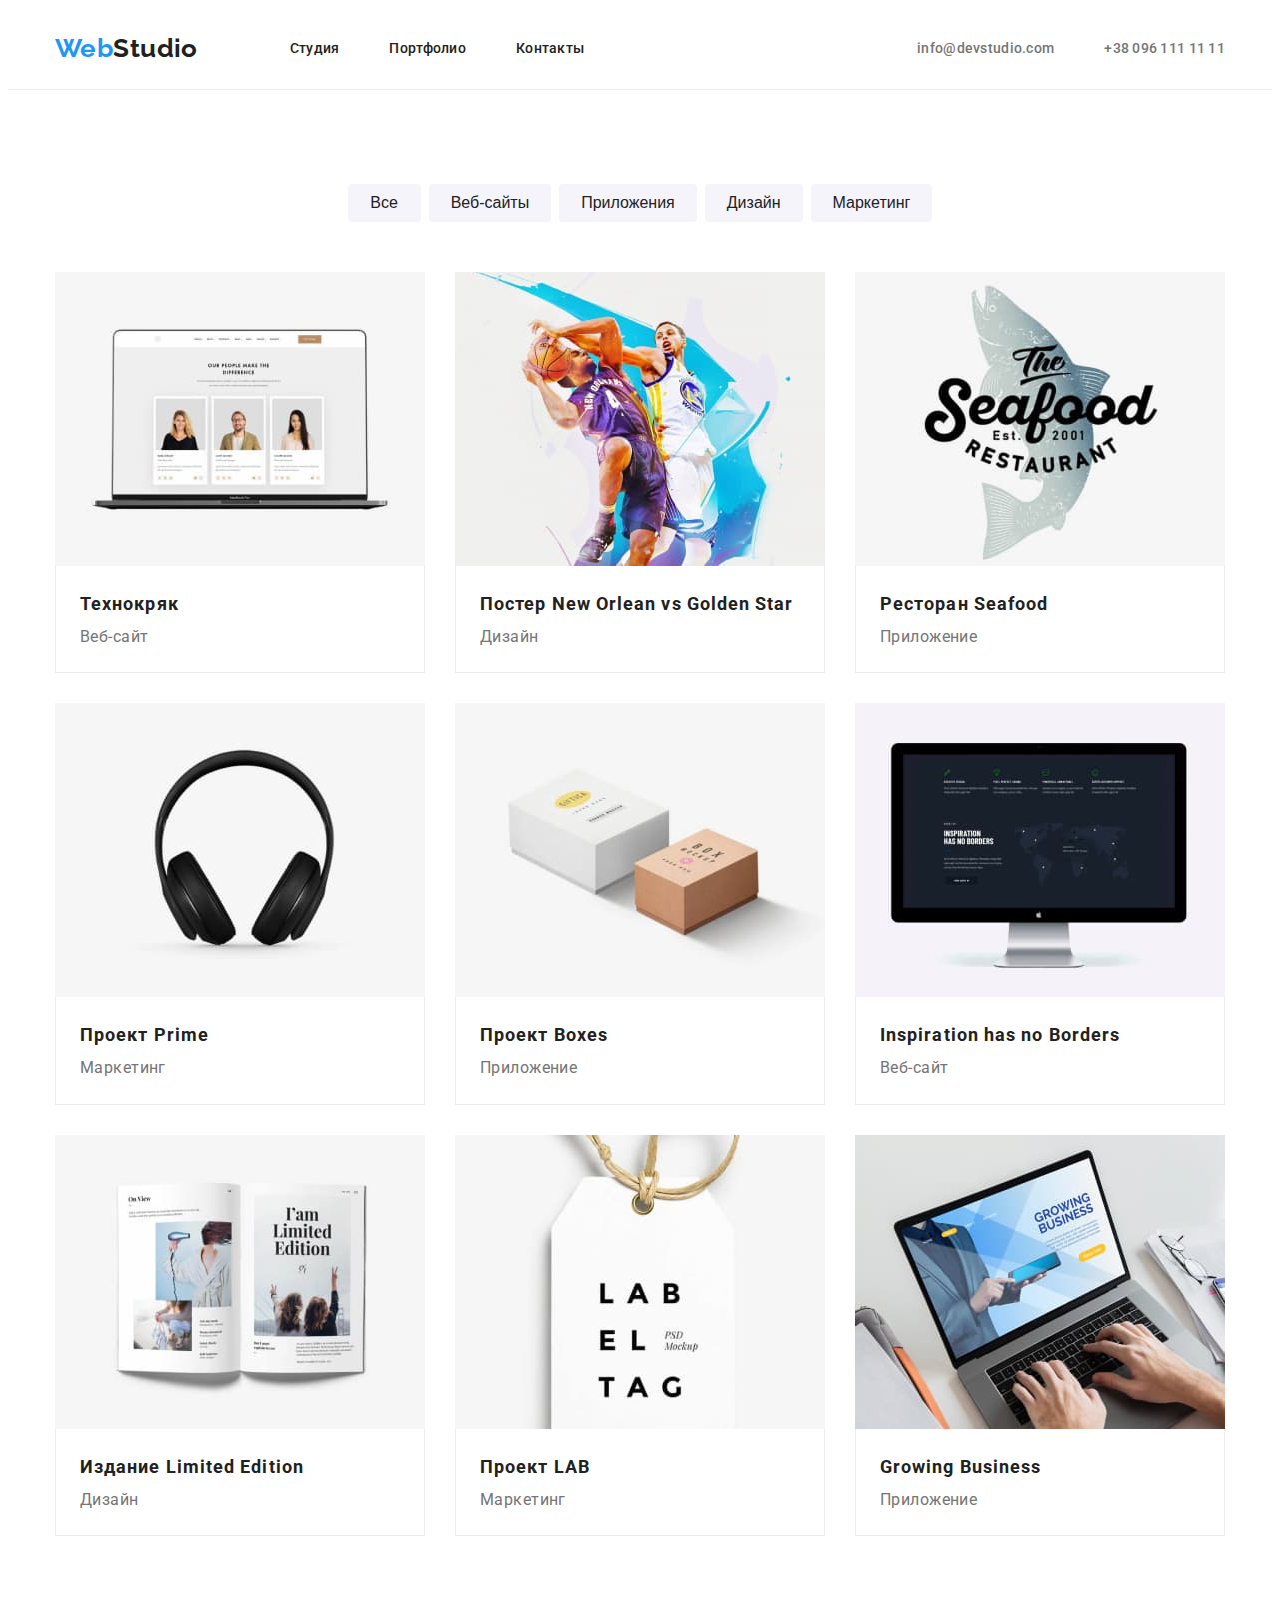
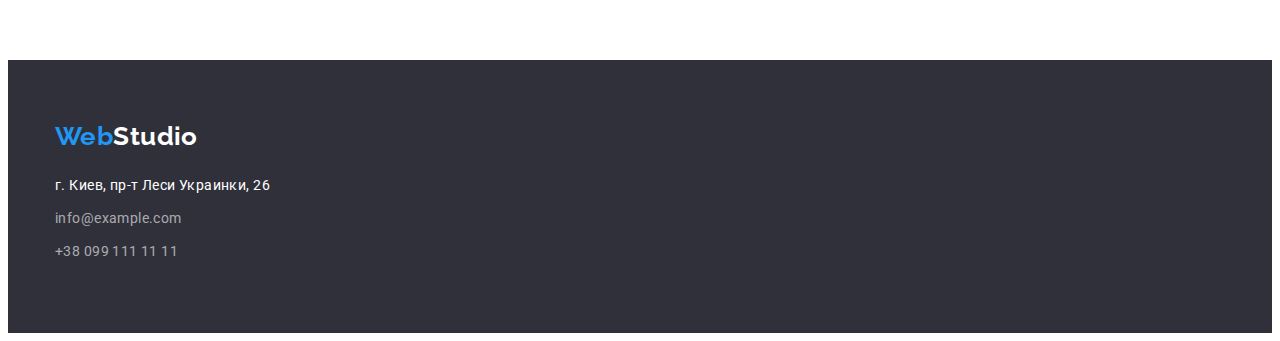
==== commit c168b49a: "Правки в футере" ====
--- a/portfolio.html
+++ b/portfolio.html
@@ -175,9 +175,8 @@
             target="_blank"
             rel="noopener norrefer"
             >г. Киев, пр-т Леси Украинки, 26</a
-          ><br />
-          <a class="footer-adress-link-grey" href="mailto:info@example.com">info@example.com</a
-          ><br />
+          >
+          <a class="footer-adress-link-grey" href="mailto:info@example.com">info@example.com</a>
           <a class="footer-adress-link-grey" href="tel:+380991111111">+38 099 111 11 11</a>
         </address>
       </div>
--- a/css/styles.css
+++ b/css/styles.css
@@ -8,7 +8,7 @@
   --txt-black: #212121;
   --txt-grey: rgba(255, 255, 255, 0.6);
   --borderline: #ececec;
-  --blue-btn-hover: 188ce8;
+  --blue-btn-hover: #188ce8;
 }
 /* ======= basic reset ======= */
 *,
@@ -85,18 +85,22 @@
   font-style: normal;
   line-height: 1.71;
   color: var(--background-header-n-photo);
+  margin-bottom: 9px;
 }
 
 .footer-adress-link-grey {
   font-style: normal;
   line-height: 1.71;
   color: rgba(255, 255, 255, 0.6);
+  margin-bottom: 9px;
 }
 
 .header-links:hover,
+.header-links-grey:hover,
 .footer-adress-link:hover,
 .footer-adress-link-grey:hover,
 .header-links:active,
+.header-links-grey:active,
 .footer-adress-link:active,
 .footer-adress-link-grey:active {
   color: var(--txt-blue);
@@ -109,11 +113,15 @@
   border: none;
   padding: 10px 32px;
   color: var(--background-header-n-photo);
-  font-weight: bold;
   font-size: 16px;
   line-height: 1.87;
   letter-spacing: 0.06em;
   font-weight: bold;
+}
+
+.btn-hero:hover,
+.btn-hero-active {
+  background: var(--blue-btn-hover);
 }
 
 .btn {
@@ -361,6 +369,8 @@
 /* ======= footer ======= */
 
 .footer-adress-list {
+  display: flex;
+  flex-direction: column;
   margin-top: 20px;
   margin-bottom: 9px;
 }
